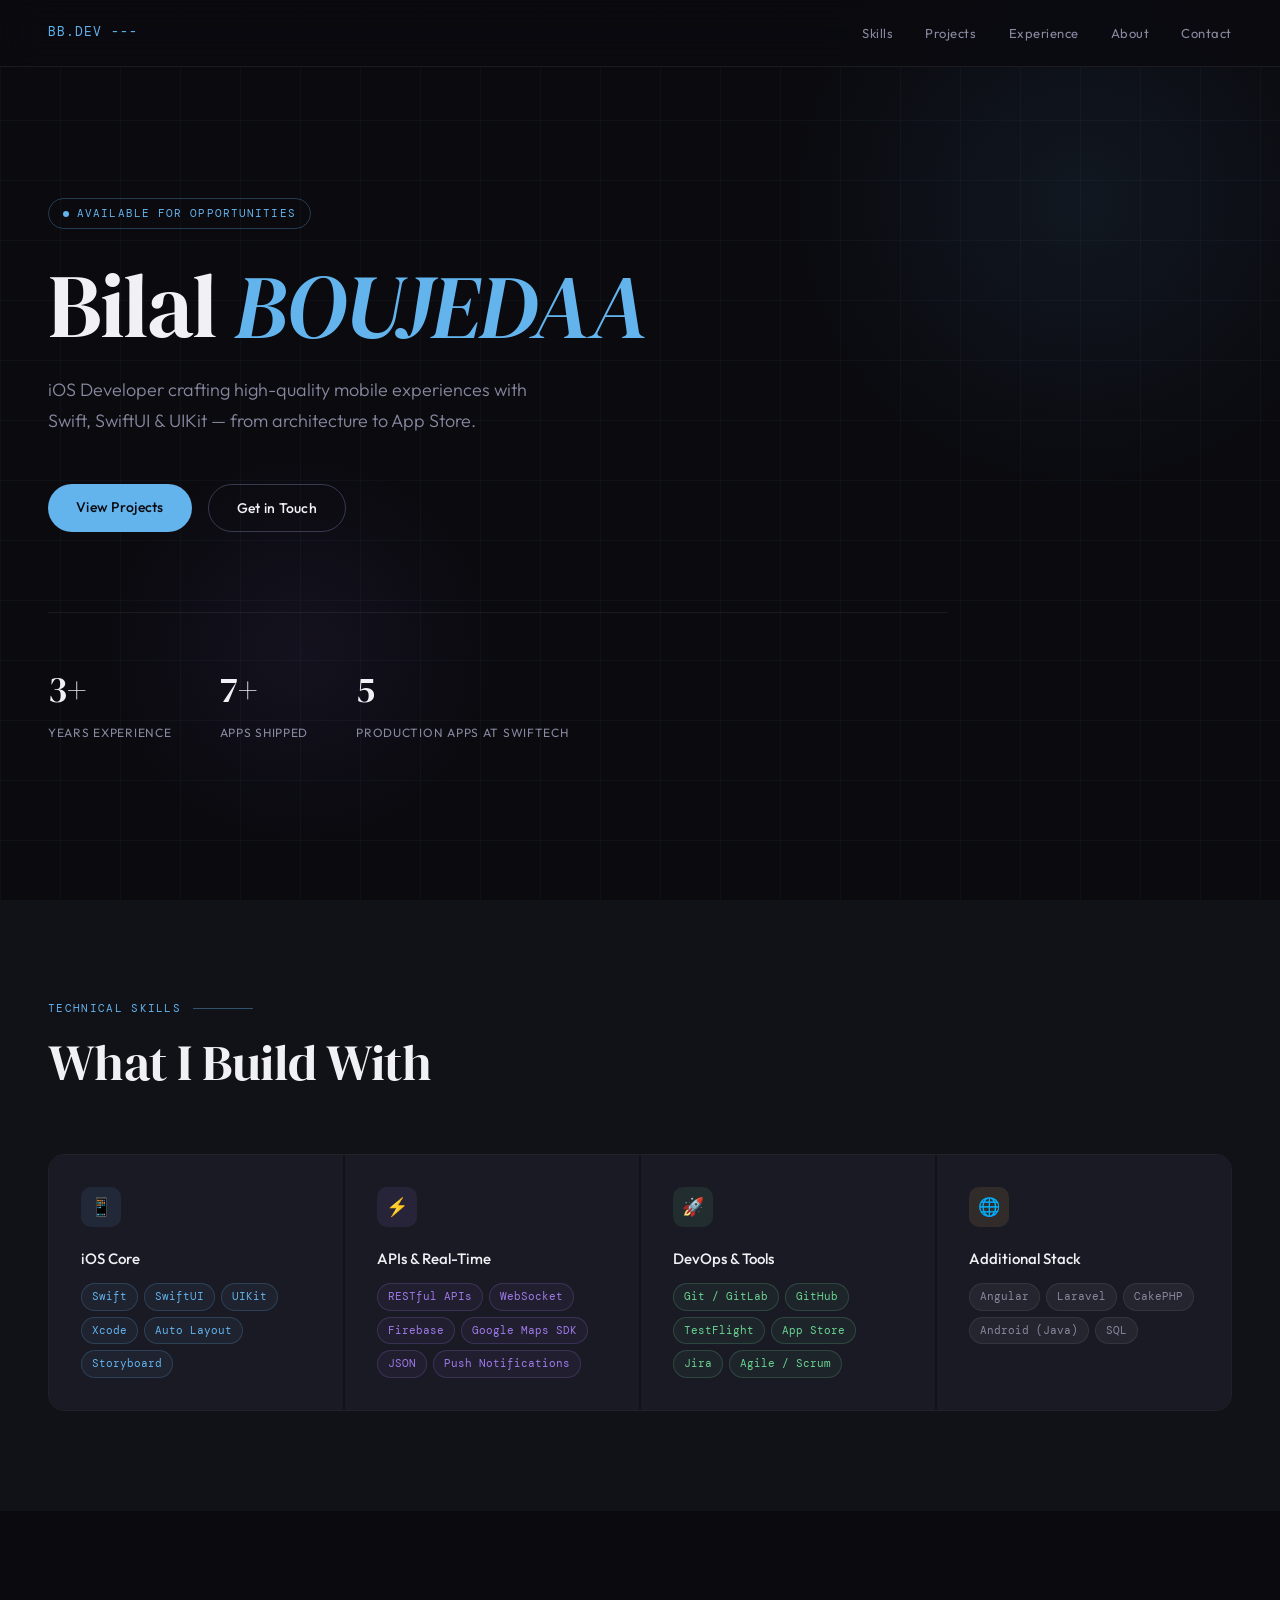
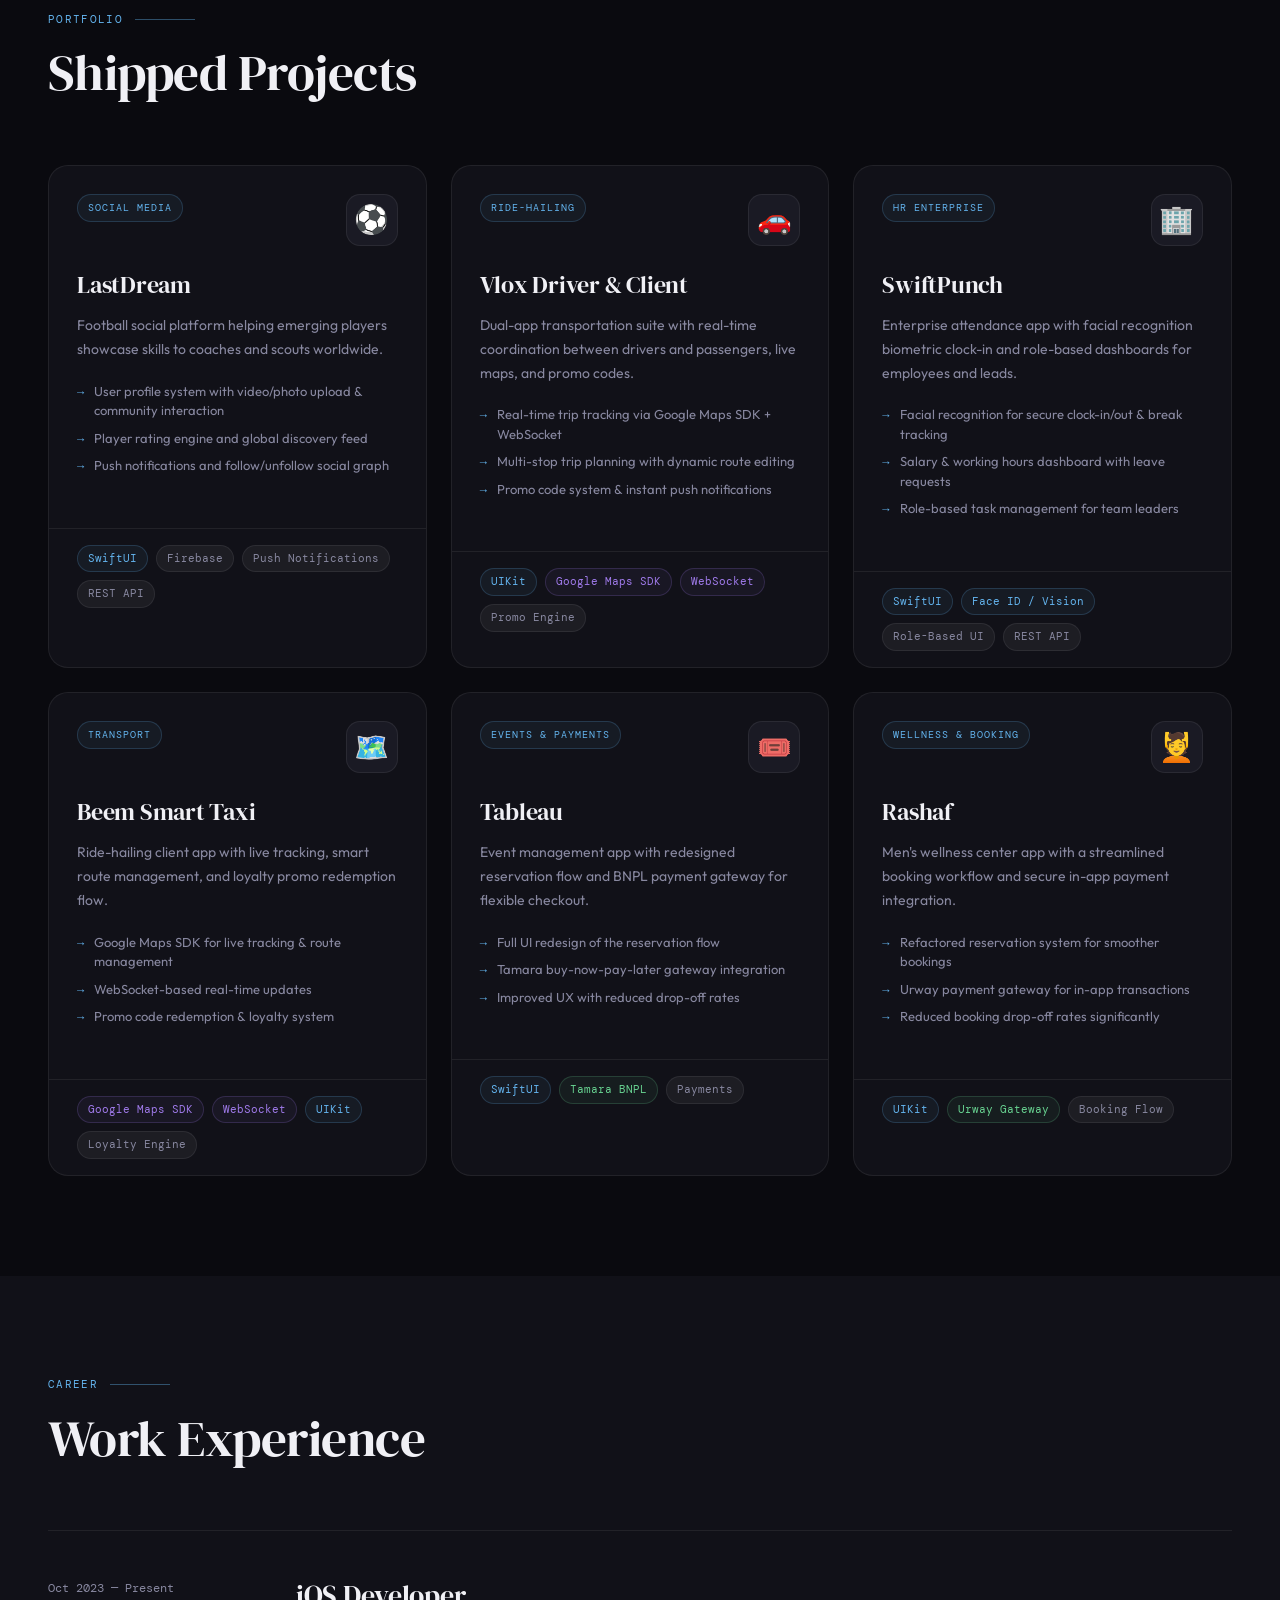
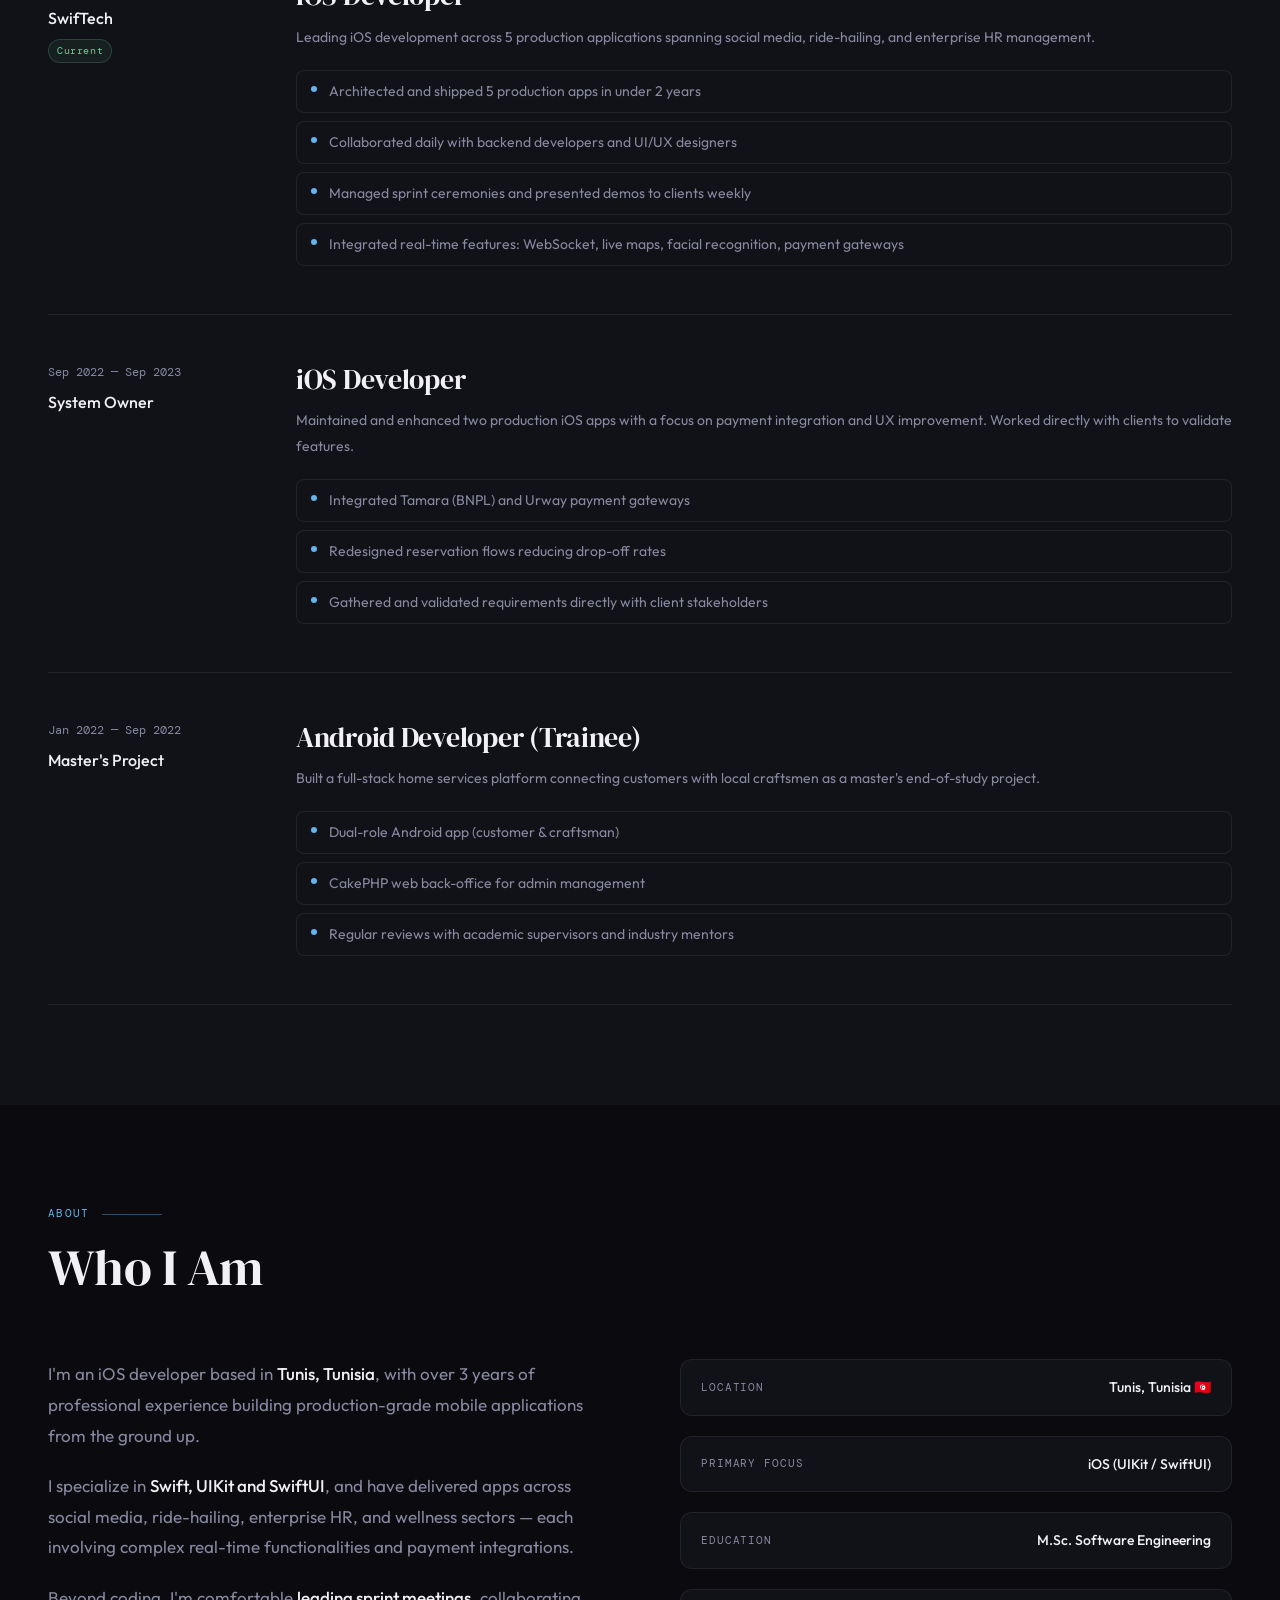
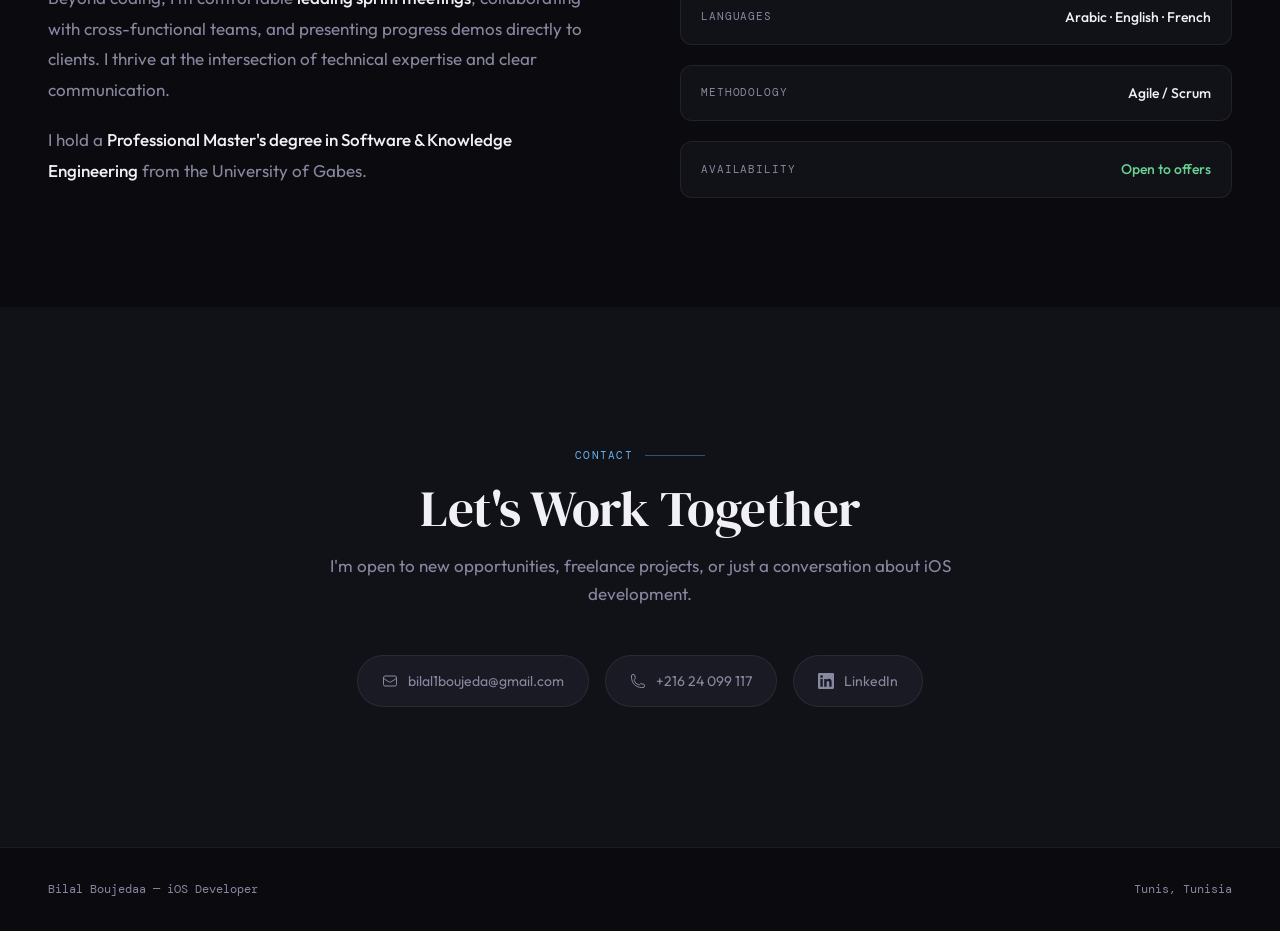
==== index.html @ e6e64e14 "change to index" ====
<!DOCTYPE html>
<html lang="en">
<head>
<meta charset="UTF-8">
<meta name="viewport" content="width=device-width, initial-scale=1.0">
<link rel="icon" type="image/svg+xml" href="data:image/svg+xml,%3Csvg xmlns='http://www.w3.org/2000/svg' viewBox='0 0 384 512'%3E%3Cpath fill='black' d='M318.7 268.1c-.2-37.3 16.7-65.5 50.9-86.3-19.1-27.4-47.9-42.5-86-45.4-36.2-2.8-75.8 21.1-90.3 21.1-15.3 0-50.3-20.1-77.8-19.2-56.5.9-116.5 45.1-116.5 137.4 0 27.3 5 55.5 15 84.6 13.3 38.1 61.3 131.4 111.4 129.9 26.2-.6 44.7-18.7 78.8-18.7 33.1 0 50.3 18.7 79.4 18.7 50.6-.7 94.3-85.5 107-123.7-72.3-34.1-71.9-96.2-72-98.4zM251.2 99.1c27.8-33 25.3-63.1 24.5-74.1-24.5 1.4-52.9 16.7-69 35.4-17.7 20.2-28.1 45.1-25.8 73.2 26.7 2.1 53.4-11.5 70.3-34.5z'/%3E%3C/svg%3E">
<title>Bilal Boujedaa — iOS Developer</title>
<link rel="preconnect" href="https://fonts.googleapis.com">
<link href="https://fonts.googleapis.com/css2?family=DM+Serif+Display:ital@0;1&family=DM+Mono:wght@300;400;500&family=Outfit:wght@300;400;500;600&display=swap" rel="stylesheet">
<style>
  :root {
    --bg: #0a0a0f;
    --surface: #111118;
    --surface2: #1a1a24;
    --border: rgba(255,255,255,0.07);
    --border-accent: rgba(99,179,237,0.3);
    --accent: #63b3ed;
    --accent2: #9f7aea;
    --accent3: #68d391;
    --text: #f0f0f5;
    --muted: #8888a0;
    --faint: #3a3a50;
  }

  * { margin: 0; padding: 0; box-sizing: border-box; }

  html { scroll-behavior: smooth; }

  body {
    background: var(--bg);
    color: var(--text);
    font-family: 'Outfit', sans-serif;
    font-size: 16px;
    line-height: 1.6;
    overflow-x: hidden;
  }

  /* NAV */
  nav {
    position: fixed; top: 0; left: 0; right: 0; z-index: 100;
    padding: 20px 48px;
    display: flex; align-items: center; justify-content: space-between;
    background: rgba(10,10,15,0.8);
    backdrop-filter: blur(20px);
    border-bottom: 1px solid var(--border);
  }
  .nav-logo {
    font-family: 'DM Mono', monospace;
    font-size: 13px;
    color: var(--accent);
    letter-spacing: 0.08em;
    text-transform: uppercase;
  }
  .nav-links { display: flex; gap: 32px; list-style: none; }
  .nav-links a {
    font-size: 13px;
    color: var(--muted);
    text-decoration: none;
    letter-spacing: 0.04em;
    transition: color 0.2s;
  }
  .nav-links a:hover { color: var(--text); }

  /* HERO */
  .hero {
    min-height: 100vh;
    display: flex; flex-direction: column; justify-content: center;
    padding: 120px 48px 80px;
    position: relative;
    overflow: hidden;
  }

  .hero-grid {
    position: absolute; inset: 0; z-index: 0;
    background-image:
      linear-gradient(rgba(99,179,237,0.04) 1px, transparent 1px),
      linear-gradient(90deg, rgba(99,179,237,0.04) 1px, transparent 1px);
    background-size: 60px 60px;
  }

  .hero-glow {
    position: absolute;
    width: 600px; height: 600px;
    border-radius: 50%;
    background: radial-gradient(circle, rgba(99,179,237,0.08) 0%, transparent 70%);
    top: -100px; right: -100px;
    z-index: 0;
  }
  .hero-glow2 {
    position: absolute;
    width: 400px; height: 400px;
    border-radius: 50%;
    background: radial-gradient(circle, rgba(159,122,234,0.07) 0%, transparent 70%);
    bottom: 50px; left: 100px;
    z-index: 0;
  } 

  .hero-content { position: relative; z-index: 1; max-width: 900px; }

  .hero-tag {
    display: inline-flex; align-items: center; gap: 8px;
    padding: 6px 14px;
    border: 1px solid var(--border-accent);
    border-radius: 100px;
    font-family: 'DM Mono', monospace;
    font-size: 11px;
    color: var(--accent);
    letter-spacing: 0.1em;
    text-transform: uppercase;
    margin-bottom: 32px;
    animation: fadeUp 0.6s ease both;
  }
  .hero-tag::before {
    content: '';
    width: 6px; height: 6px; border-radius: 50%;
    background: var(--accent);
    animation: pulse 2s infinite;
  }

  @keyframes pulse {
    0%, 100% { opacity: 1; transform: scale(1); }
    50% { opacity: 0.5; transform: scale(0.8); }
  }

  h1 {
    font-family: 'DM Serif Display', serif;
    font-size: clamp(52px, 7vw, 96px);
    line-height: 1.0;
    font-weight: 400;
    letter-spacing: -0.02em;
    animation: fadeUp 0.6s 0.1s ease both;
  }
  h1 em {
    font-style: italic;
    color: var(--accent);
  }

  .hero-sub {
    font-size: 18px;
    color: var(--muted);
    font-weight: 300;
    max-width: 520px;
    margin-top: 24px;
    line-height: 1.7;
    animation: fadeUp 0.6s 0.2s ease both;
  }

  .hero-cta {
    display: flex; gap: 16px; margin-top: 48px;
    animation: fadeUp 0.6s 0.3s ease both;
  }
  .btn {
    padding: 12px 28px;
    border-radius: 100px;
    font-size: 14px;
    font-weight: 500;
    cursor: pointer;
    text-decoration: none;
    transition: all 0.2s;
    letter-spacing: 0.02em;
  }
  .btn-primary {
    background: var(--accent);
    color: #0a0a0f;
    border: none;
  }
  .btn-primary:hover { background: #90cdf4; transform: translateY(-1px); }
  .btn-outline {
    background: transparent;
    color: var(--text);
    border: 1px solid var(--faint);
  }
  .btn-outline:hover { border-color: var(--accent); color: var(--accent); transform: translateY(-1px); }

  .hero-stats {
    display: flex; gap: 48px; margin-top: 80px;
    padding-top: 48px;
    border-top: 1px solid var(--border);
    animation: fadeUp 0.6s 0.4s ease both;
  }
  .stat-num {
    font-family: 'DM Serif Display', serif;
    font-size: 36px;
    color: var(--text);
  }
  .stat-label {
    font-size: 12px;
    color: var(--muted);
    letter-spacing: 0.06em;
    text-transform: uppercase;
    margin-top: 4px;
  }

  /* SECTIONS */
  section { padding: 100px 48px; }

  .section-label {
    font-family: 'DM Mono', monospace;
    font-size: 11px;
    color: var(--accent);
    letter-spacing: 0.12em;
    text-transform: uppercase;
    margin-bottom: 16px;
    display: flex; align-items: center; gap: 12px;
  }
  .section-label::after {
    content: '';
    display: block; height: 1px;
    width: 60px; background: var(--accent);
    opacity: 0.4;
  }

  h2 {
    font-family: 'DM Serif Display', serif;
    font-size: clamp(36px, 4vw, 52px);
    font-weight: 400;
    line-height: 1.1;
    letter-spacing: -0.01em;
  }

  /* SKILLS */
  .skills-section { background: var(--surface); }
  .skills-grid {
    display: grid;
    grid-template-columns: repeat(auto-fit, minmax(260px, 1fr));
    gap: 2px;
    margin-top: 64px;
    border: 1px solid var(--border);
    border-radius: 16px;
    overflow: hidden;
  }
  .skill-card {
    padding: 32px;
    background: var(--surface2);
    transition: background 0.2s;
    position: relative;
  }
  .skill-card:hover { background: #1e1e2e; }
  .skill-icon {
    width: 40px; height: 40px; border-radius: 10px;
    display: flex; align-items: center; justify-content: center;
    font-size: 18px;
    margin-bottom: 20px;
  }
  .skill-card h3 {
    font-size: 15px; font-weight: 500;
    margin-bottom: 12px;
  }
  .skill-tags {
    display: flex; flex-wrap: wrap; gap: 6px;
  }
  .tag {
    font-family: 'DM Mono', monospace;
    font-size: 11px;
    padding: 4px 10px;
    border-radius: 100px;
    background: rgba(255,255,255,0.05);
    color: var(--muted);
    border: 1px solid var(--border);
  }
  .tag.accent { color: var(--accent); border-color: rgba(99,179,237,0.2); background: rgba(99,179,237,0.06); }
  .tag.purple { color: var(--accent2); border-color: rgba(159,122,234,0.2); background: rgba(159,122,234,0.06); }
  .tag.green { color: var(--accent3); border-color: rgba(104,211,145,0.2); background: rgba(104,211,145,0.06); }

  /* PROJECTS */
  .projects-grid {
    display: grid;
    grid-template-columns: repeat(auto-fit, minmax(340px, 1fr));
    gap: 24px;
    margin-top: 64px;
  }
  .project-card {
    background: var(--surface);
    border: 1px solid var(--border);
    border-radius: 20px;
    overflow: hidden;
    transition: transform 0.3s, border-color 0.3s;
    position: relative;
  }
  .project-card:hover {
    transform: translateY(-4px);
    border-color: rgba(99,179,237,0.25);
  }
  .project-header {
    padding: 28px 28px 0;
    display: flex; align-items: flex-start; justify-content: space-between;
  }
  .project-category {
    font-family: 'DM Mono', monospace;
    font-size: 10px;
    color: var(--accent);
    letter-spacing: 0.1em;
    text-transform: uppercase;
    padding: 5px 10px;
    border: 1px solid rgba(99,179,237,0.2);
    border-radius: 100px;
    background: rgba(99,179,237,0.06);
  }
  .project-emoji {
    font-size: 28px;
    width: 52px; height: 52px;
    background: var(--surface2);
    border-radius: 14px;
    display: flex; align-items: center; justify-content: center;
    border: 1px solid var(--border);
  }
  .project-body { padding: 20px 28px 28px; }
  .project-title {
    font-family: 'DM Serif Display', serif;
    font-size: 24px; font-weight: 400;
    margin-bottom: 10px;
    letter-spacing: -0.01em;
  }
  .project-desc {
    font-size: 14px;
    color: var(--muted);
    line-height: 1.7;
    margin-bottom: 20px;
  }
  .project-features {
    list-style: none;
    display: flex; flex-direction: column; gap: 8px;
    margin-bottom: 24px;
  }
  .project-features li {
    font-size: 13px;
    color: var(--muted);
    display: flex; align-items: flex-start; gap: 10px;
    line-height: 1.5;
  }
  .project-features li::before {
    content: '→';
    color: var(--accent);
    font-family: 'DM Mono', monospace;
    font-size: 12px;
    flex-shrink: 0;
    margin-top: 1px;
  }
  .project-footer {
    padding: 16px 28px;
    border-top: 1px solid var(--border);
    display: flex; flex-wrap: wrap; gap: 8px;
  }

  /* EXPERIENCE */
  .experience-list { margin-top: 64px; }
  .exp-item {
    display: grid;
    grid-template-columns: 200px 1fr;
    gap: 48px;
    padding: 48px 0;
    border-bottom: 1px solid var(--border);
    position: relative;
  }
  .exp-item:first-child { border-top: 1px solid var(--border); }
  .exp-meta { }
  .exp-date {
    font-family: 'DM Mono', monospace;
    font-size: 12px;
    color: var(--muted);
    margin-bottom: 8px;
  }
  .exp-company {
    font-size: 16px;
    font-weight: 500;
    color: var(--text);
    margin-bottom: 4px;
  }
  .exp-badge {
    display: inline-block;
    font-family: 'DM Mono', monospace;
    font-size: 10px;
    padding: 3px 8px;
    border-radius: 100px;
    background: rgba(104,211,145,0.08);
    color: var(--accent3);
    border: 1px solid rgba(104,211,145,0.2);
    letter-spacing: 0.06em;
  }
  .exp-role {
    font-family: 'DM Serif Display', serif;
    font-size: 28px;
    font-weight: 400;
    letter-spacing: -0.01em;
    margin-bottom: 12px;
    line-height: 1.2;
  }
  .exp-desc {
    font-size: 14px;
    color: var(--muted);
    line-height: 1.8;
    margin-bottom: 20px;
  }
  .exp-achievements {
    list-style: none; display: flex; flex-direction: column; gap: 8px;
  }
  .exp-achievements li {
    font-size: 14px; color: var(--muted);
    display: flex; align-items: flex-start; gap: 12px;
    padding: 10px 14px;
    background: var(--surface);
    border-radius: 8px;
    border: 1px solid var(--border);
    line-height: 1.5;
  }
  .exp-achievements li span.dot {
    width: 6px; height: 6px; border-radius: 50%;
    background: var(--accent); flex-shrink: 0; margin-top: 5px;
  }

  /* ABOUT */
  .about-grid {
    display: grid;
    grid-template-columns: 1fr 1fr;
    gap: 80px;
    align-items: start;
    margin-top: 64px;
  }
  .about-text p {
    font-size: 17px;
    color: var(--muted);
    line-height: 1.8;
    margin-bottom: 20px;
  }
  .about-text p strong { color: var(--text); font-weight: 500; }
  .about-details { display: flex; flex-direction: column; gap: 20px; }
  .detail-row {
    display: flex; justify-content: space-between; align-items: center;
    padding: 16px 20px;
    background: var(--surface);
    border: 1px solid var(--border);
    border-radius: 12px;
  }
  .detail-label {
    font-family: 'DM Mono', monospace;
    font-size: 11px;
    color: var(--muted);
    letter-spacing: 0.08em;
    text-transform: uppercase;
  }
  .detail-value { font-size: 14px; font-weight: 500; }

  /* CONTACT */
  .contact-section { background: var(--surface); }
  .contact-inner {
    max-width: 640px;
    margin: 0 auto;
    text-align: center;
    padding: 40px 0;
  }
  .contact-inner h2 { margin-bottom: 16px; }
  .contact-inner p {
    color: var(--muted);
    font-size: 17px;
    margin-bottom: 48px;
  }
  .contact-links {
    display: flex; justify-content: center; gap: 16px; flex-wrap: wrap;
  }
  .contact-link {
    display: flex; align-items: center; gap: 10px;
    padding: 14px 24px;
    border: 1px solid var(--border);
    border-radius: 100px;
    color: var(--muted);
    text-decoration: none;
    font-size: 14px;
    transition: all 0.2s;
    background: var(--surface2);
  }
  .contact-link:hover { border-color: var(--accent); color: var(--accent); background: rgba(99,179,237,0.05); }
  .contact-link svg { width: 16px; height: 16px; }

  /* FOOTER */
  footer {
    padding: 32px 48px;
    border-top: 1px solid var(--border);
    display: flex; justify-content: space-between; align-items: center;
  }
  footer p { font-family: 'DM Mono', monospace; font-size: 12px; color: var(--muted); }

  /* ANIMATIONS */
  @keyframes fadeUp {
    from { opacity: 0; transform: translateY(20px); }
    to { opacity: 1; transform: translateY(0); }
  }

  .reveal {
    opacity: 0; transform: translateY(30px);
    transition: opacity 0.7s ease, transform 0.7s ease;
  }
  .reveal.visible { opacity: 1; transform: translateY(0); }

  /* DEVICE MOCKUP */
  .iphone-wrap {
    display: flex; justify-content: center; gap: 24px;
    margin-top: 64px;
    flex-wrap: wrap;
  }
  .iphone {
    width: 180px;
    background: var(--surface2);
    border: 2px solid var(--border);
    border-radius: 36px;
    padding: 16px 12px;
    position: relative;
    flex-shrink: 0;
  }
  .iphone::before {
    content: '';
    display: block;
    width: 60px; height: 24px;
    background: var(--bg);
    border-radius: 0 0 16px 16px;
    margin: 0 auto 12px;
    border: 2px solid var(--border);
    border-top: none;
  }
  .iphone-screen {
    background: var(--surface);
    border-radius: 22px;
    height: 280px;
    overflow: hidden;
    position: relative;
  }
  .app-header {
    padding: 14px 12px 10px;
    border-bottom: 1px solid var(--border);
  }
  .app-title { font-size: 11px; font-weight: 600; color: var(--text); }
  .app-sub { font-size: 9px; color: var(--muted); }
  .app-content { padding: 10px 12px; }
  .app-card {
    background: var(--surface2);
    border-radius: 10px;
    padding: 10px;
    margin-bottom: 8px;
    display: flex; align-items: center; gap: 8px;
  }
  .app-dot { width: 8px; height: 8px; border-radius: 50%; flex-shrink: 0; }
  .app-line { height: 6px; border-radius: 3px; background: var(--faint); }
  .app-line.w80 { width: 80%; }
  .app-line.w60 { width: 60%; margin-top: 4px; }
  .map-placeholder {
    height: 100px;
    background: linear-gradient(135deg, #0f1a2e 0%, #162030 100%);
    border-radius: 10px;
    display: flex; align-items: center; justify-content: center;
    font-size: 28px;
    margin-bottom: 8px;
    position: relative;
    overflow: hidden;
  }
  .map-pin {
    position: absolute;
    width: 10px; height: 10px;
    border-radius: 50%;
    border: 2px solid var(--accent);
    background: rgba(99,179,237,0.3);
  }
  .map-route {
    position: absolute;
    height: 1px;
    background: var(--accent);
    opacity: 0.6;
  }

  @media (max-width: 768px) {
    nav { padding: 16px 24px; }
    .nav-links { display: none; }
    .hero { padding: 100px 24px 60px; }
    section { padding: 60px 24px; }
    .hero-stats { gap: 24px; }
    .exp-item { grid-template-columns: 1fr; gap: 20px; }
    .about-grid { grid-template-columns: 1fr; gap: 40px; }
    footer { flex-direction: column; gap: 12px; text-align: center; }
  }
</style>
</head>
<body>

<!-- NAV -->
<nav>
  <div class="nav-logo">BB.dev ---</div>
  <ul class="nav-links">
    <li><a href="#skills">Skills</a></li>
    <li><a href="#projects">Projects</a></li>
    <li><a href="#experience">Experience</a></li>
    <li><a href="#about">About</a></li>
    <li><a href="#contact">Contact</a></li>
  </ul>
</nav>

<!-- HERO -->
<section class="hero">
  <div class="hero-grid"></div>
  <div class="hero-glow"></div>
  <div class="hero-glow2"></div> 
  <div class="hero-content">
    <div class="hero-tag">Available for opportunities</div>
    <h1>Bilal <em>BOUJEDAA</em></h1>
    <p class="hero-sub">iOS Developer crafting high-quality mobile experiences with Swift, SwiftUI & UIKit — from architecture to App Store.</p>
    <div class="hero-cta">
      <a href="#projects" class="btn btn-primary">View Projects</a>
      <a href="#contact" class="btn btn-outline">Get in Touch</a>
    </div>
    <div class="hero-stats">
      <div>
        <div class="stat-num">3+</div>
        <div class="stat-label">Years Experience</div>
      </div>
      <div>
        <div class="stat-num">7+</div>
        <div class="stat-label">Apps Shipped</div>
      </div>
      <div>
        <div class="stat-num">5</div>
        <div class="stat-label">Production Apps at SwifTech</div>
      </div>
    </div>
  </div>
</section>

<!-- SKILLS -->
<section class="skills-section" id="skills">
  <div class="section-label">Technical Skills</div>
  <h2>What I Build With</h2>
  <div class="skills-grid reveal">
    <div class="skill-card">
      <div class="skill-icon" style="background: rgba(99,179,237,0.1);">📱</div>
      <h3>iOS Core</h3>
      <div class="skill-tags">
        <span class="tag accent">Swift</span>
        <span class="tag accent">SwiftUI</span>
        <span class="tag accent">UIKit</span>
        <span class="tag accent">Xcode</span>
        <span class="tag accent">Auto Layout</span>
        <span class="tag accent">Storyboard</span>
      </div>
    </div>
    <div class="skill-card">
      <div class="skill-icon" style="background: rgba(159,122,234,0.1);">⚡</div>
      <h3>APIs & Real-Time</h3>
      <div class="skill-tags">
        <span class="tag purple">RESTful APIs</span>
        <span class="tag purple">WebSocket</span>
        <span class="tag purple">Firebase</span>
        <span class="tag purple">Google Maps SDK</span>
        <span class="tag purple">JSON</span>
        <span class="tag purple">Push Notifications</span>
      </div>
    </div>
    <div class="skill-card">
      <div class="skill-icon" style="background: rgba(104,211,145,0.1);">🚀</div>
      <h3>DevOps & Tools</h3>
      <div class="skill-tags">
        <span class="tag green">Git / GitLab</span>
        <span class="tag green">GitHub</span>
        <span class="tag green">TestFlight</span>
        <span class="tag green">App Store</span>
        <span class="tag green">Jira</span>
        <span class="tag green">Agile / Scrum</span>
      </div>
    </div>
    <div class="skill-card">
      <div class="skill-icon" style="background: rgba(255,200,100,0.1);">🌐</div>
      <h3>Additional Stack</h3>
      <div class="skill-tags">
        <span class="tag">Angular</span>
        <span class="tag">Laravel</span>
        <span class="tag">CakePHP</span>
        <span class="tag">Android (Java)</span>
        <span class="tag">SQL</span>
      </div>
    </div>
  </div>
</section>

<!-- PROJECTS -->
<section id="projects">
  <div class="section-label">Portfolio</div>
  <h2>Shipped Projects</h2>
  <div class="projects-grid">

    <!-- LastDream -->
    <div class="project-card reveal">
      <div class="project-header">
        <span class="project-category">Social Media</span>
        <div class="project-emoji">⚽</div>
      </div>
      <div class="project-body">
        <h3 class="project-title">LastDream</h3>
        <p class="project-desc">Football social platform helping emerging players showcase skills to coaches and scouts worldwide.</p>
        <ul class="project-features">
          <li>User profile system with video/photo upload & community interaction</li>
          <li>Player rating engine and global discovery feed</li>
          <li>Push notifications and follow/unfollow social graph</li>
        </ul>
      </div>
      <div class="project-footer">
        <span class="tag accent">SwiftUI</span>
        <span class="tag">Firebase</span>
        <span class="tag">Push Notifications</span>
        <span class="tag">REST API</span>
      </div>
    </div>

    <!-- Vlox -->
    <div class="project-card reveal">
      <div class="project-header">
        <span class="project-category">Ride-Hailing</span>
        <div class="project-emoji">🚗</div>
      </div>
      <div class="project-body">
        <h3 class="project-title">Vlox Driver & Client</h3>
        <p class="project-desc">Dual-app transportation suite with real-time coordination between drivers and passengers, live maps, and promo codes.</p>
        <ul class="project-features">
          <li>Real-time trip tracking via Google Maps SDK + WebSocket</li>
          <li>Multi-stop trip planning with dynamic route editing</li>
          <li>Promo code system & instant push notifications</li>
        </ul>
      </div>
      <div class="project-footer">
        <span class="tag accent">UIKit</span>
        <span class="tag purple">Google Maps SDK</span>
        <span class="tag purple">WebSocket</span>
        <span class="tag">Promo Engine</span>
      </div>
    </div>

    <!-- SwiftPunch -->
    <div class="project-card reveal">
      <div class="project-header">
        <span class="project-category">HR Enterprise</span>
        <div class="project-emoji">🏢</div>
      </div>
      <div class="project-body">
        <h3 class="project-title">SwiftPunch</h3>
        <p class="project-desc">Enterprise attendance app with facial recognition biometric clock-in and role-based dashboards for employees and leads.</p>
        <ul class="project-features">
          <li>Facial recognition for secure clock-in/out & break tracking</li>
          <li>Salary & working hours dashboard with leave requests</li>
          <li>Role-based task management for team leaders</li>
        </ul>
      </div>
      <div class="project-footer">
        <span class="tag accent">SwiftUI</span>
        <span class="tag accent">Face ID / Vision</span>
        <span class="tag">Role-Based UI</span>
        <span class="tag">REST API</span>
      </div>
    </div>

    <!-- Beem -->
    <div class="project-card reveal">
      <div class="project-header">
        <span class="project-category">Transport</span>
        <div class="project-emoji">🗺️</div>
      </div>
      <div class="project-body">
        <h3 class="project-title">Beem Smart Taxi</h3>
        <p class="project-desc">Ride-hailing client app with live tracking, smart route management, and loyalty promo redemption flow.</p>
        <ul class="project-features">
          <li>Google Maps SDK for live tracking & route management</li>
          <li>WebSocket-based real-time updates</li>
          <li>Promo code redemption & loyalty system</li>
        </ul>
      </div>
      <div class="project-footer">
        <span class="tag purple">Google Maps SDK</span>
        <span class="tag purple">WebSocket</span>
        <span class="tag accent">UIKit</span>
        <span class="tag">Loyalty Engine</span>
      </div>
    </div>

    <!-- Tableau -->
    <div class="project-card reveal">
      <div class="project-header">
        <span class="project-category">Events & Payments</span>
        <div class="project-emoji">🎟️</div>
      </div>
      <div class="project-body">
        <h3 class="project-title">Tableau</h3>
        <p class="project-desc">Event management app with redesigned reservation flow and BNPL payment gateway for flexible checkout.</p>
        <ul class="project-features">
          <li>Full UI redesign of the reservation flow</li>
          <li>Tamara buy-now-pay-later gateway integration</li>
          <li>Improved UX with reduced drop-off rates</li>
        </ul>
      </div>
      <div class="project-footer">
        <span class="tag accent">SwiftUI</span>
        <span class="tag green">Tamara BNPL</span>
        <span class="tag">Payments</span>
      </div>
    </div>

    <!-- Rashaf -->
    <div class="project-card reveal">
      <div class="project-header">
        <span class="project-category">Wellness & Booking</span>
        <div class="project-emoji">💆</div>
      </div>
      <div class="project-body">
        <h3 class="project-title">Rashaf</h3>
        <p class="project-desc">Men's wellness center app with a streamlined booking workflow and secure in-app payment integration.</p>
        <ul class="project-features">
          <li>Refactored reservation system for smoother bookings</li>
          <li>Urway payment gateway for in-app transactions</li>
          <li>Reduced booking drop-off rates significantly</li>
        </ul>
      </div>
      <div class="project-footer">
        <span class="tag accent">UIKit</span>
        <span class="tag green">Urway Gateway</span>
        <span class="tag">Booking Flow</span>
      </div>
    </div>

  </div>
</section>

<!-- EXPERIENCE -->
<section id="experience" style="background: var(--surface);">
  <div class="section-label">Career</div>
  <h2>Work Experience</h2>
  <div class="experience-list">

    <div class="exp-item reveal">
      <div class="exp-meta">
        <div class="exp-date">Oct 2023 — Present</div>
        <div class="exp-company">SwifTech</div>
        <span class="exp-badge">Current</span>
      </div>
      <div class="exp-body">
        <div class="exp-role">iOS Developer</div>
        <p class="exp-desc">Leading iOS development across 5 production applications spanning social media, ride-hailing, and enterprise HR management.</p>
        <ul class="exp-achievements">
          <li><span class="dot"></span>Architected and shipped 5 production apps in under 2 years</li>
          <li><span class="dot"></span>Collaborated daily with backend developers and UI/UX designers</li>
          <li><span class="dot"></span>Managed sprint ceremonies and presented demos to clients weekly</li>
          <li><span class="dot"></span>Integrated real-time features: WebSocket, live maps, facial recognition, payment gateways</li>
        </ul>
      </div>
    </div>

    <div class="exp-item reveal">
      <div class="exp-meta">
        <div class="exp-date">Sep 2022 — Sep 2023</div>
        <div class="exp-company">System Owner</div>
      </div>
      <div class="exp-body">
        <div class="exp-role">iOS Developer</div>
        <p class="exp-desc">Maintained and enhanced two production iOS apps with a focus on payment integration and UX improvement. Worked directly with clients to validate features.</p>
        <ul class="exp-achievements">
          <li><span class="dot"></span>Integrated Tamara (BNPL) and Urway payment gateways</li>
          <li><span class="dot"></span>Redesigned reservation flows reducing drop-off rates</li>
          <li><span class="dot"></span>Gathered and validated requirements directly with client stakeholders</li>
        </ul>
      </div>
    </div>

    <div class="exp-item reveal">
      <div class="exp-meta">
        <div class="exp-date">Jan 2022 — Sep 2022</div>
        <div class="exp-company">Master's Project</div>
      </div>
      <div class="exp-body">
        <div class="exp-role">Android Developer (Trainee)</div>
        <p class="exp-desc">Built a full-stack home services platform connecting customers with local craftsmen as a master's end-of-study project.</p>
        <ul class="exp-achievements">
          <li><span class="dot"></span>Dual-role Android app (customer & craftsman)</li>
          <li><span class="dot"></span>CakePHP web back-office for admin management</li>
          <li><span class="dot"></span>Regular reviews with academic supervisors and industry mentors</li>
        </ul>
      </div>
    </div>

  </div>
</section>

<!-- ABOUT -->
<section id="about">
  <div class="section-label">About</div>
  <h2>Who I Am</h2>
  <div class="about-grid">
    <div class="about-text reveal">
      <p>I'm an iOS developer based in <strong>Tunis, Tunisia</strong>, with over 3 years of professional experience building production-grade mobile applications from the ground up.</p>
      <p>I specialize in <strong>Swift, UIKit and SwiftUI</strong>, and have delivered apps across social media, ride-hailing, enterprise HR, and wellness sectors — each involving complex real-time functionalities and payment integrations.</p>
      <p>Beyond coding, I'm comfortable <strong>leading sprint meetings</strong>, collaborating with cross-functional teams, and presenting progress demos directly to clients. I thrive at the intersection of technical expertise and clear communication.</p>
      <p>I hold a <strong>Professional Master's degree in Software & Knowledge Engineering</strong> from the University of Gabes.</p>
    </div>
    <div class="about-details reveal">
      <div class="detail-row">
        <span class="detail-label">Location</span>
        <span class="detail-value">Tunis, Tunisia 🇹🇳</span>
      </div>
      <div class="detail-row">
        <span class="detail-label">Primary Focus</span>
        <span class="detail-value">iOS (UIKit / SwiftUI)</span>
      </div>
      <div class="detail-row">
        <span class="detail-label">Education</span>
        <span class="detail-value">M.Sc. Software Engineering</span>
      </div>
      <div class="detail-row">
        <span class="detail-label">Languages</span>
        <span class="detail-value">Arabic · English · French</span>
      </div>
      <div class="detail-row">
        <span class="detail-label">Methodology</span>
        <span class="detail-value">Agile / Scrum</span>
      </div>
      <div class="detail-row">
        <span class="detail-label">Availability</span>
        <span class="detail-value" style="color: var(--accent3);">Open to offers</span>
      </div>
    </div>
  </div>
</section>

<!-- CONTACT -->
<section class="contact-section" id="contact">
  <div class="contact-inner reveal">
    <div class="section-label" style="justify-content: center;">Contact</div>
    <h2>Let's Work Together</h2>
    <p>I'm open to new opportunities, freelance projects, or just a conversation about iOS development.</p>
    <div class="contact-links">
      <a href="mailto:bilal1boujeda@gmail.com" class="contact-link">
        <svg fill="none" viewBox="0 0 24 24" stroke="currentColor" stroke-width="1.5"><path stroke-linecap="round" stroke-linejoin="round" d="M21.75 6.75v10.5a2.25 2.25 0 01-2.25 2.25h-15a2.25 2.25 0 01-2.25-2.25V6.75m19.5 0A2.25 2.25 0 0019.5 4.5h-15a2.25 2.25 0 00-2.25 2.25m19.5 0v.243a2.25 2.25 0 01-1.07 1.916l-7.5 4.615a2.25 2.25 0 01-2.36 0L3.32 8.91a2.25 2.25 0 01-1.07-1.916V6.75" /></svg>
        bilal1boujeda@gmail.com
      </a>
      <a href="tel:+21624099117" class="contact-link">
        <svg fill="none" viewBox="0 0 24 24" stroke="currentColor" stroke-width="1.5"><path stroke-linecap="round" stroke-linejoin="round" d="M2.25 6.75c0 8.284 6.716 15 15 15h2.25a2.25 2.25 0 002.25-2.25v-1.372c0-.516-.351-.966-.852-1.091l-4.423-1.106c-.44-.11-.902.055-1.173.417l-.97 1.293c-.282.376-.769.542-1.21.38a12.035 12.035 0 01-7.143-7.143c-.162-.441.004-.928.38-1.21l1.293-.97c.363-.271.527-.734.417-1.173L6.963 3.102a1.125 1.125 0 00-1.091-.852H4.5A2.25 2.25 0 002.25 4.5v2.25z" /></svg>
        +216 24 099 117
      </a>
      <a href="https://www.linkedin.com/in/bilal-boujedaa-b42918160/" target="_blank" class="contact-link">
        <svg fill="currentColor" viewBox="0 0 24 24"><path d="M20.447 20.452h-3.554v-5.569c0-1.328-.027-3.037-1.852-3.037-1.853 0-2.136 1.445-2.136 2.939v5.667H9.351V9h3.414v1.561h.046c.477-.9 1.637-1.85 3.37-1.85 3.601 0 4.267 2.37 4.267 5.455v6.286zM5.337 7.433a2.062 2.062 0 01-2.063-2.065 2.064 2.064 0 112.063 2.065zm1.782 13.019H3.555V9h3.564v11.452zM22.225 0H1.771C.792 0 0 .774 0 1.729v20.542C0 23.227.792 24 1.771 24h20.451C23.2 24 24 23.227 24 22.271V1.729C24 .774 23.2 0 22.222 0h.003z"/></svg>
        LinkedIn
      </a>
    </div>
  </div>
</section>

<!-- FOOTER -->
<footer>
  <p>Bilal Boujedaa — iOS Developer</p>
  <p>Tunis, Tunisia</p>
</footer>

<script>
const observer = new IntersectionObserver(entries => {
  entries.forEach((entry, i) => {
    if (entry.isIntersecting) {
      setTimeout(() => entry.target.classList.add('visible'), i * 80);
    }
  });
}, { threshold: 0.1 });

document.querySelectorAll('.reveal').forEach(el => observer.observe(el));
</script>
</body>
</html>
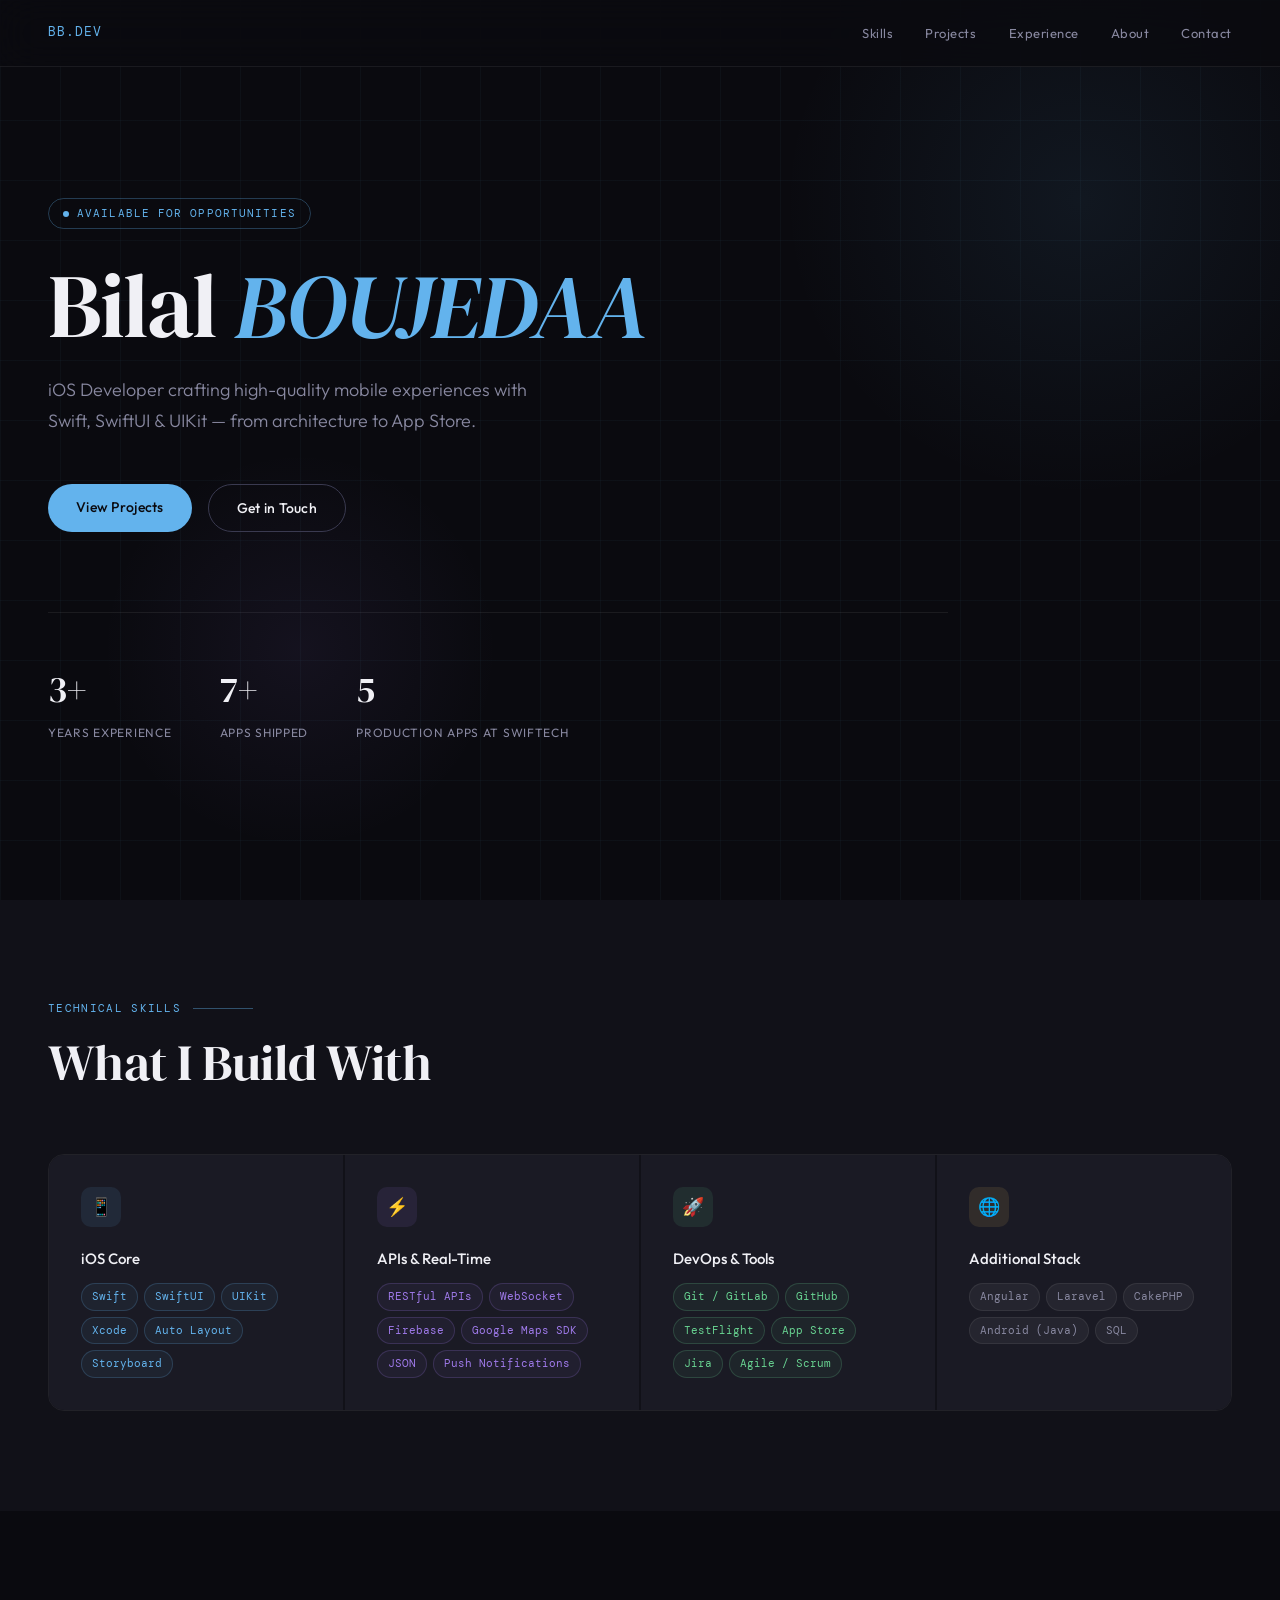
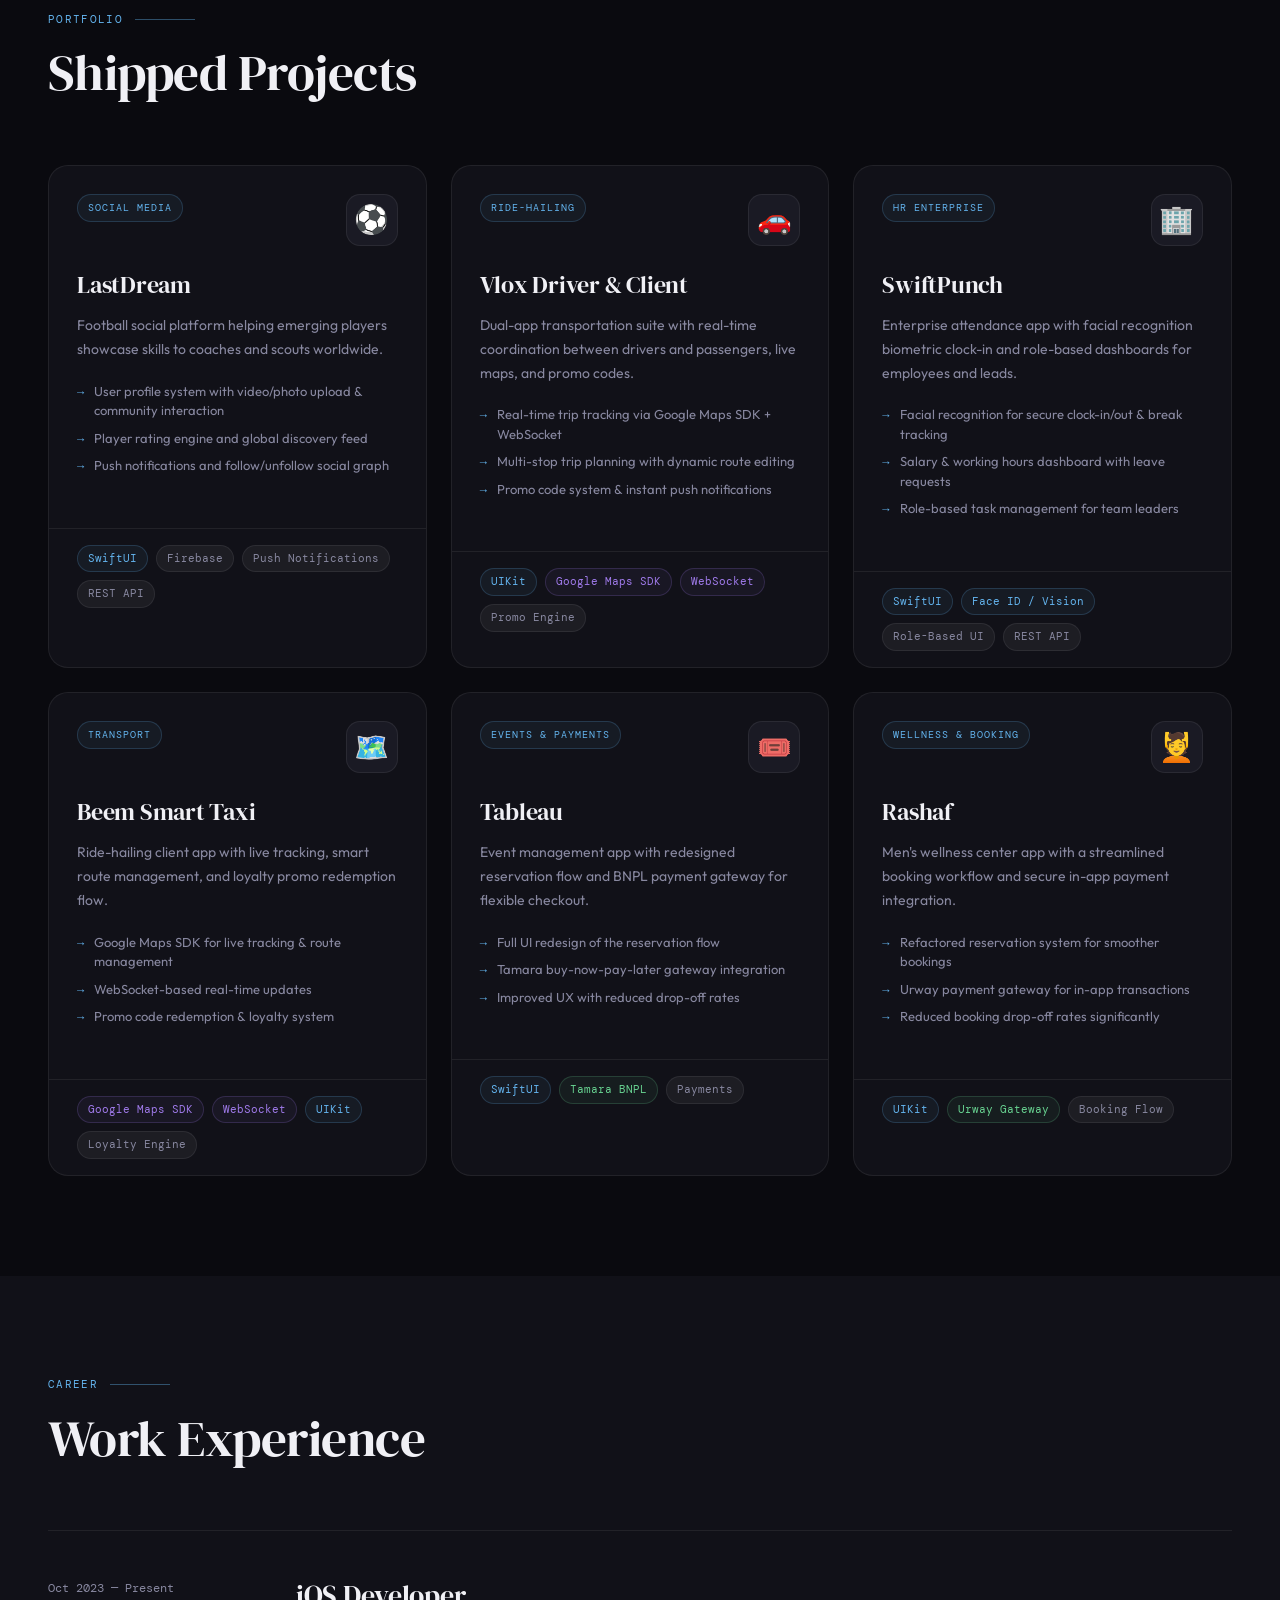
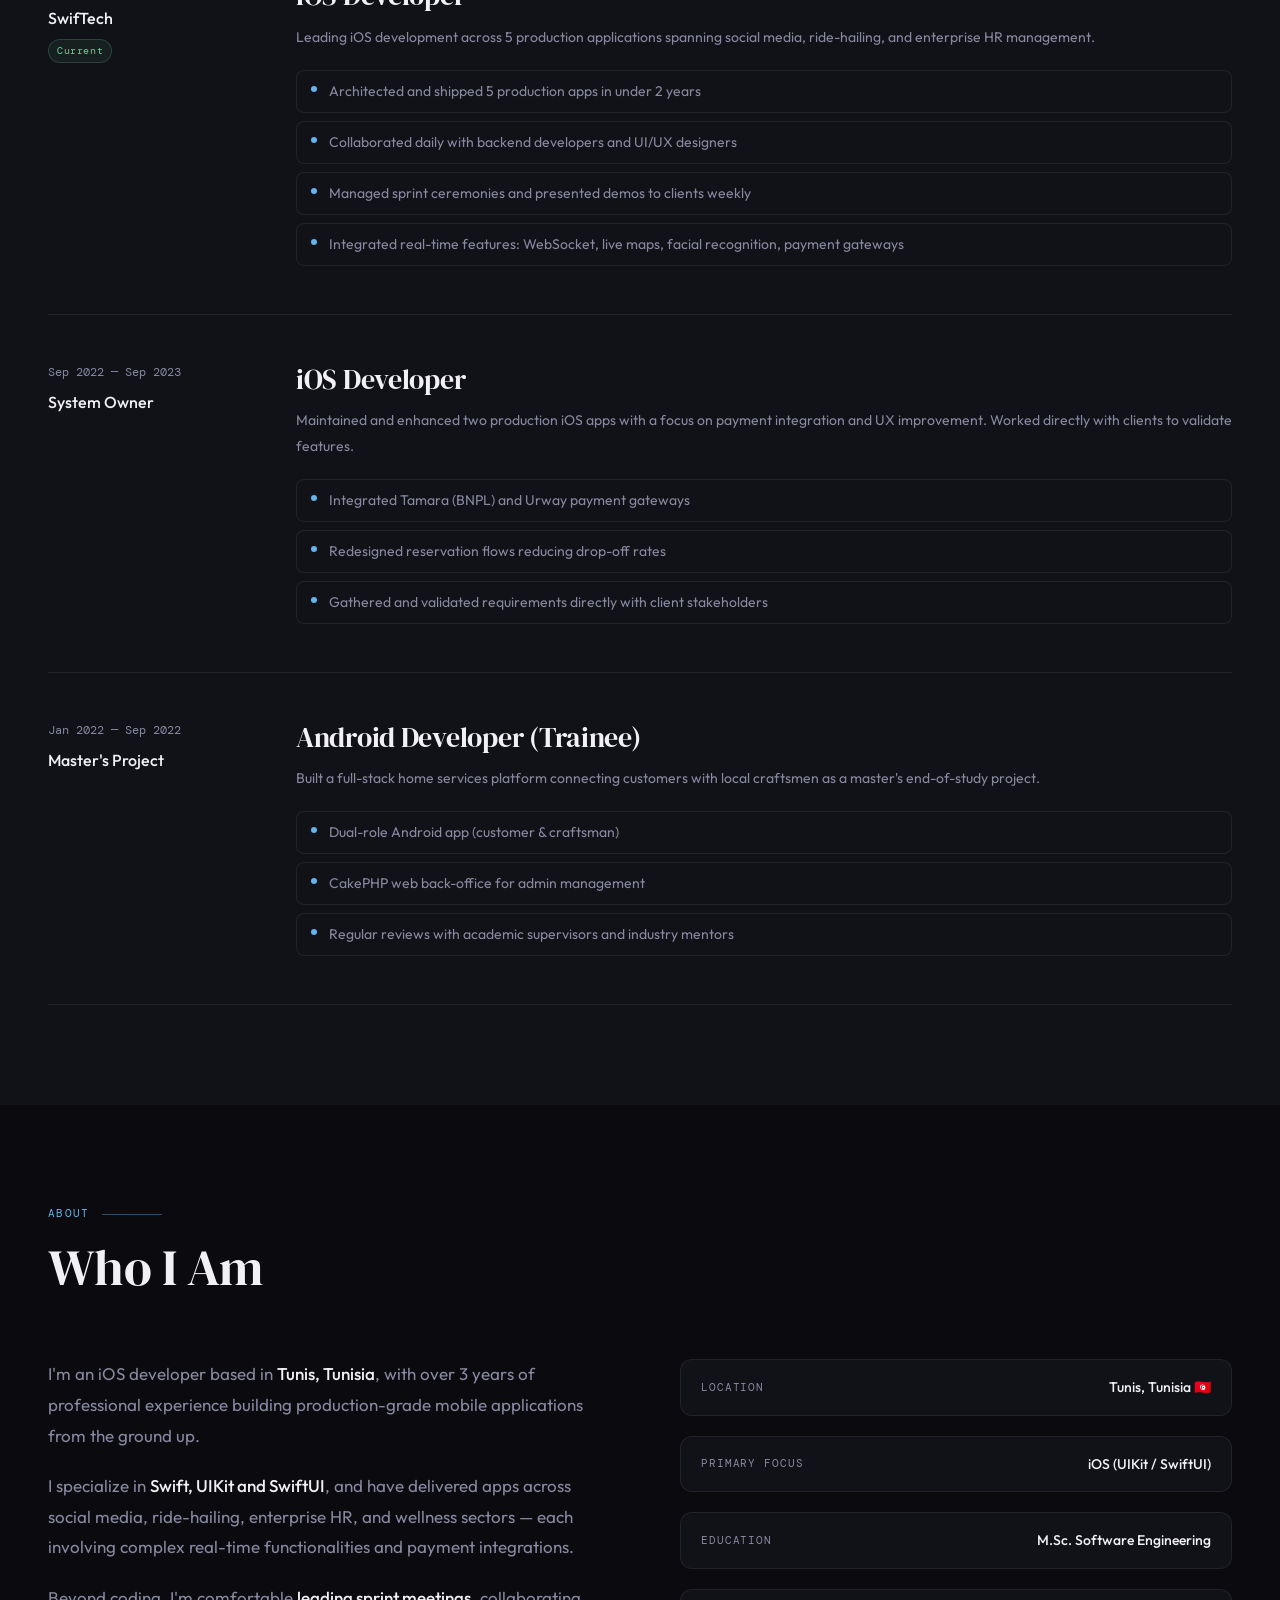
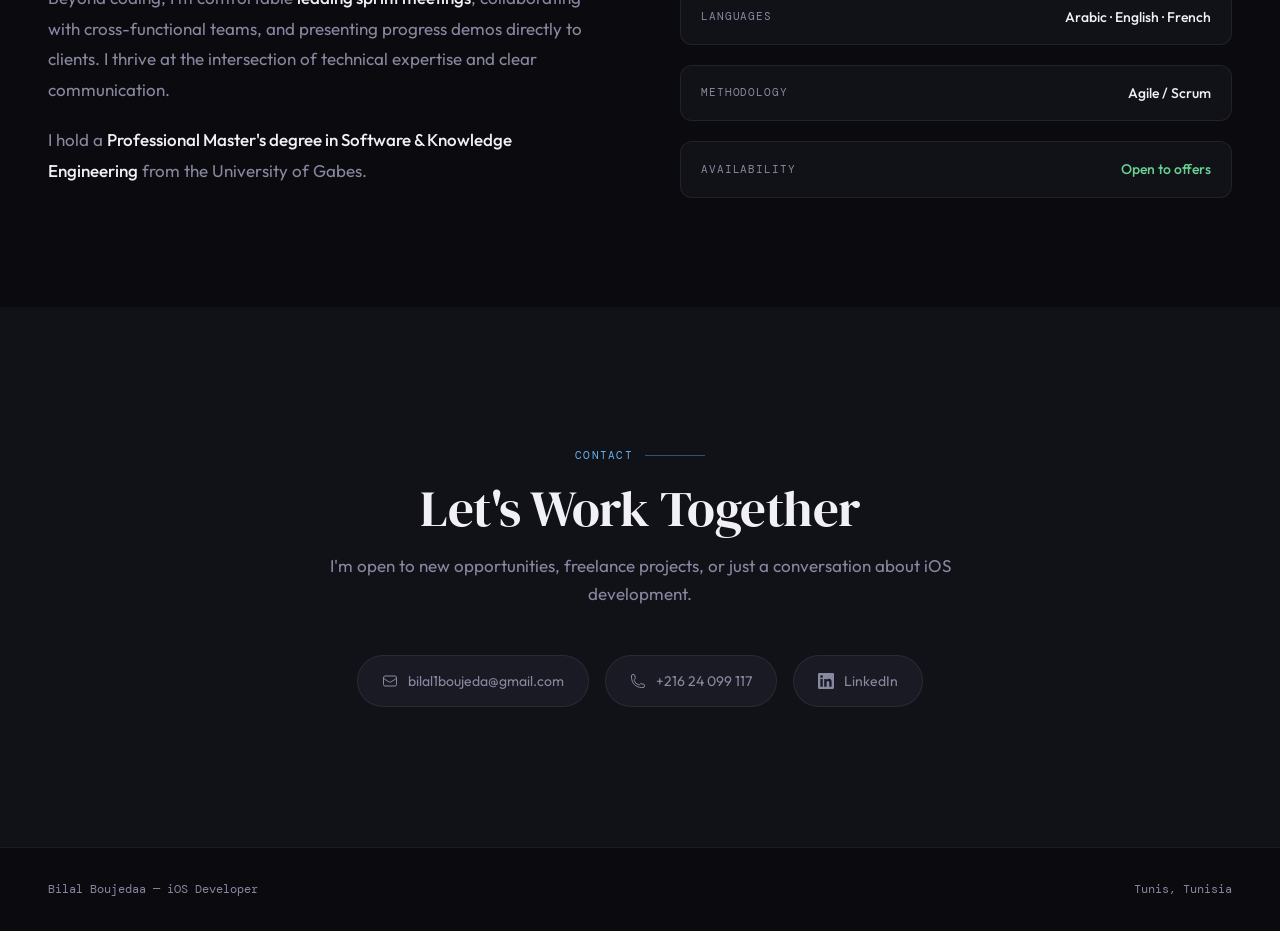
==== commit 19d51bc9: "test" ====
--- a/index.html
+++ b/index.html
@@ -581,7 +581,7 @@
 
 <!-- NAV -->
 <nav>
-  <div class="nav-logo">BB.dev ---</div>
+  <div class="nav-logo">BB.dev</div>
   <ul class="nav-links">
     <li><a href="#skills">Skills</a></li>
     <li><a href="#projects">Projects</a></li>
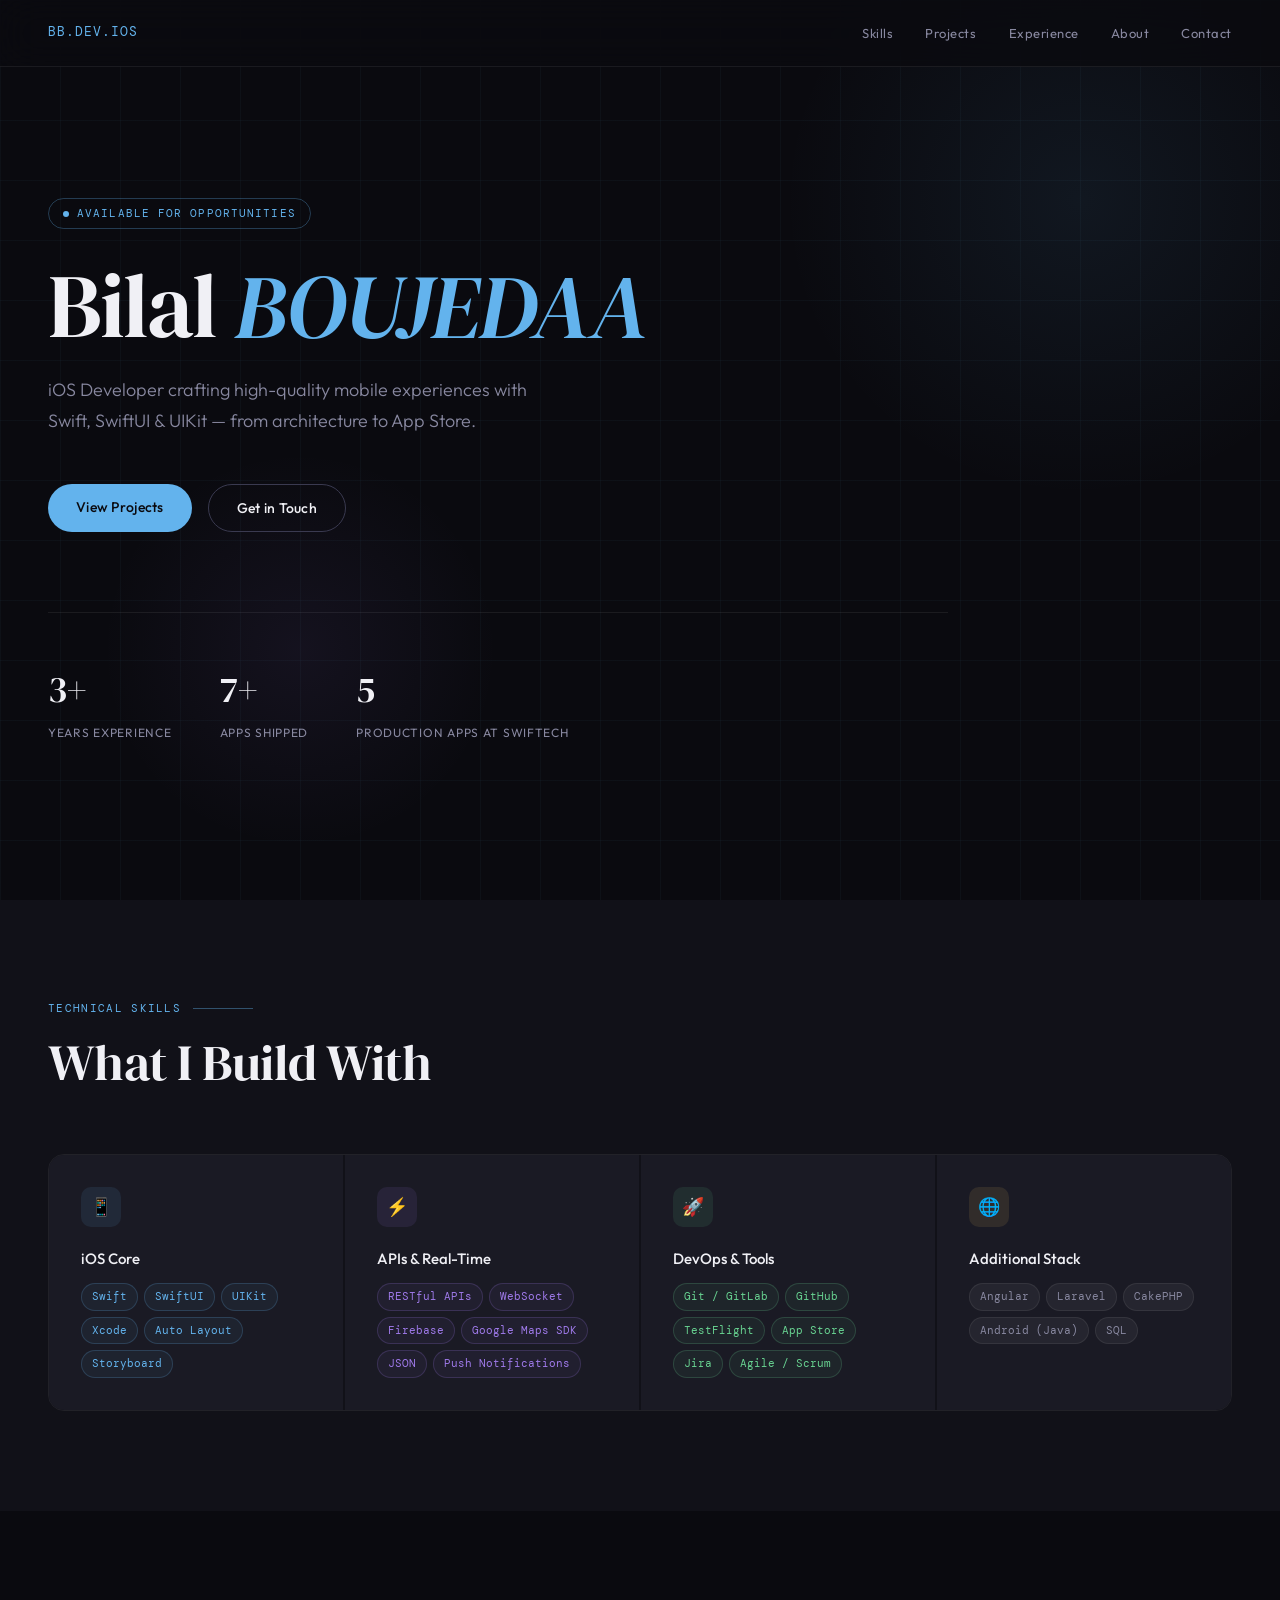
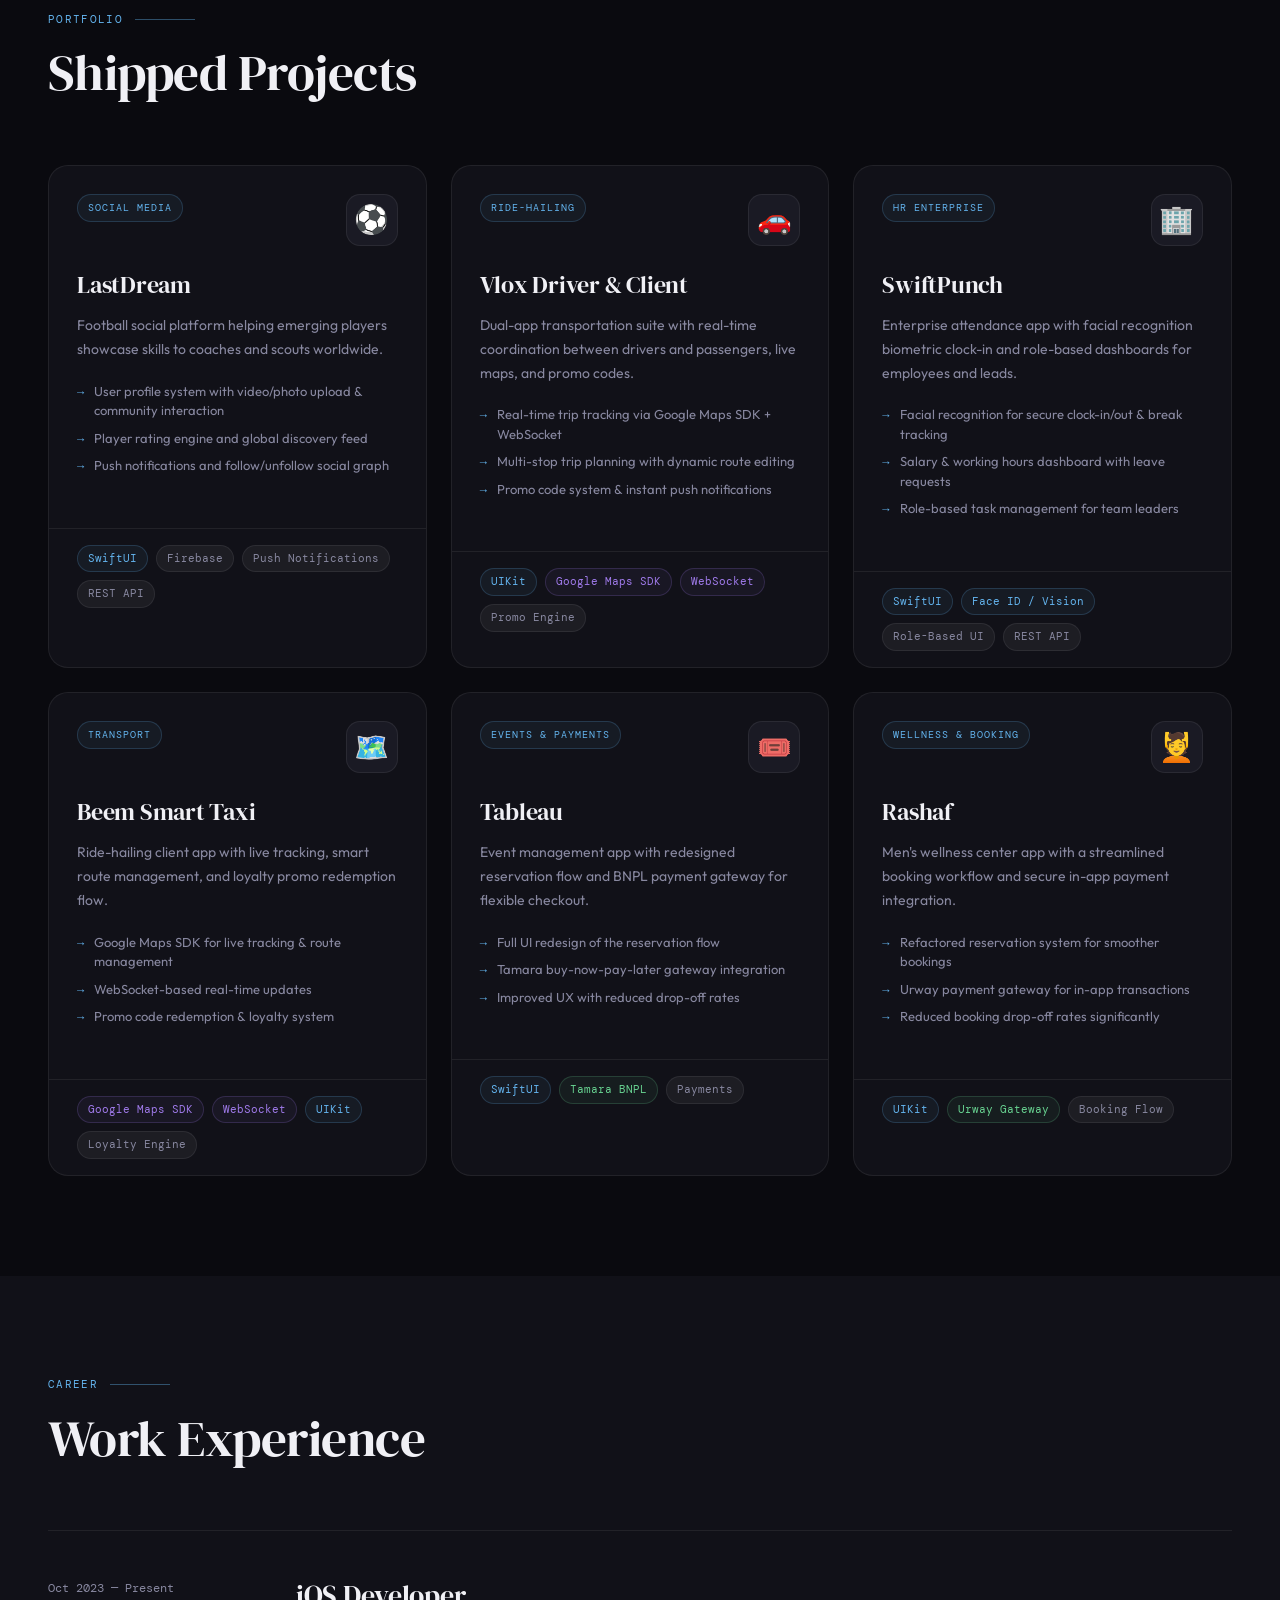
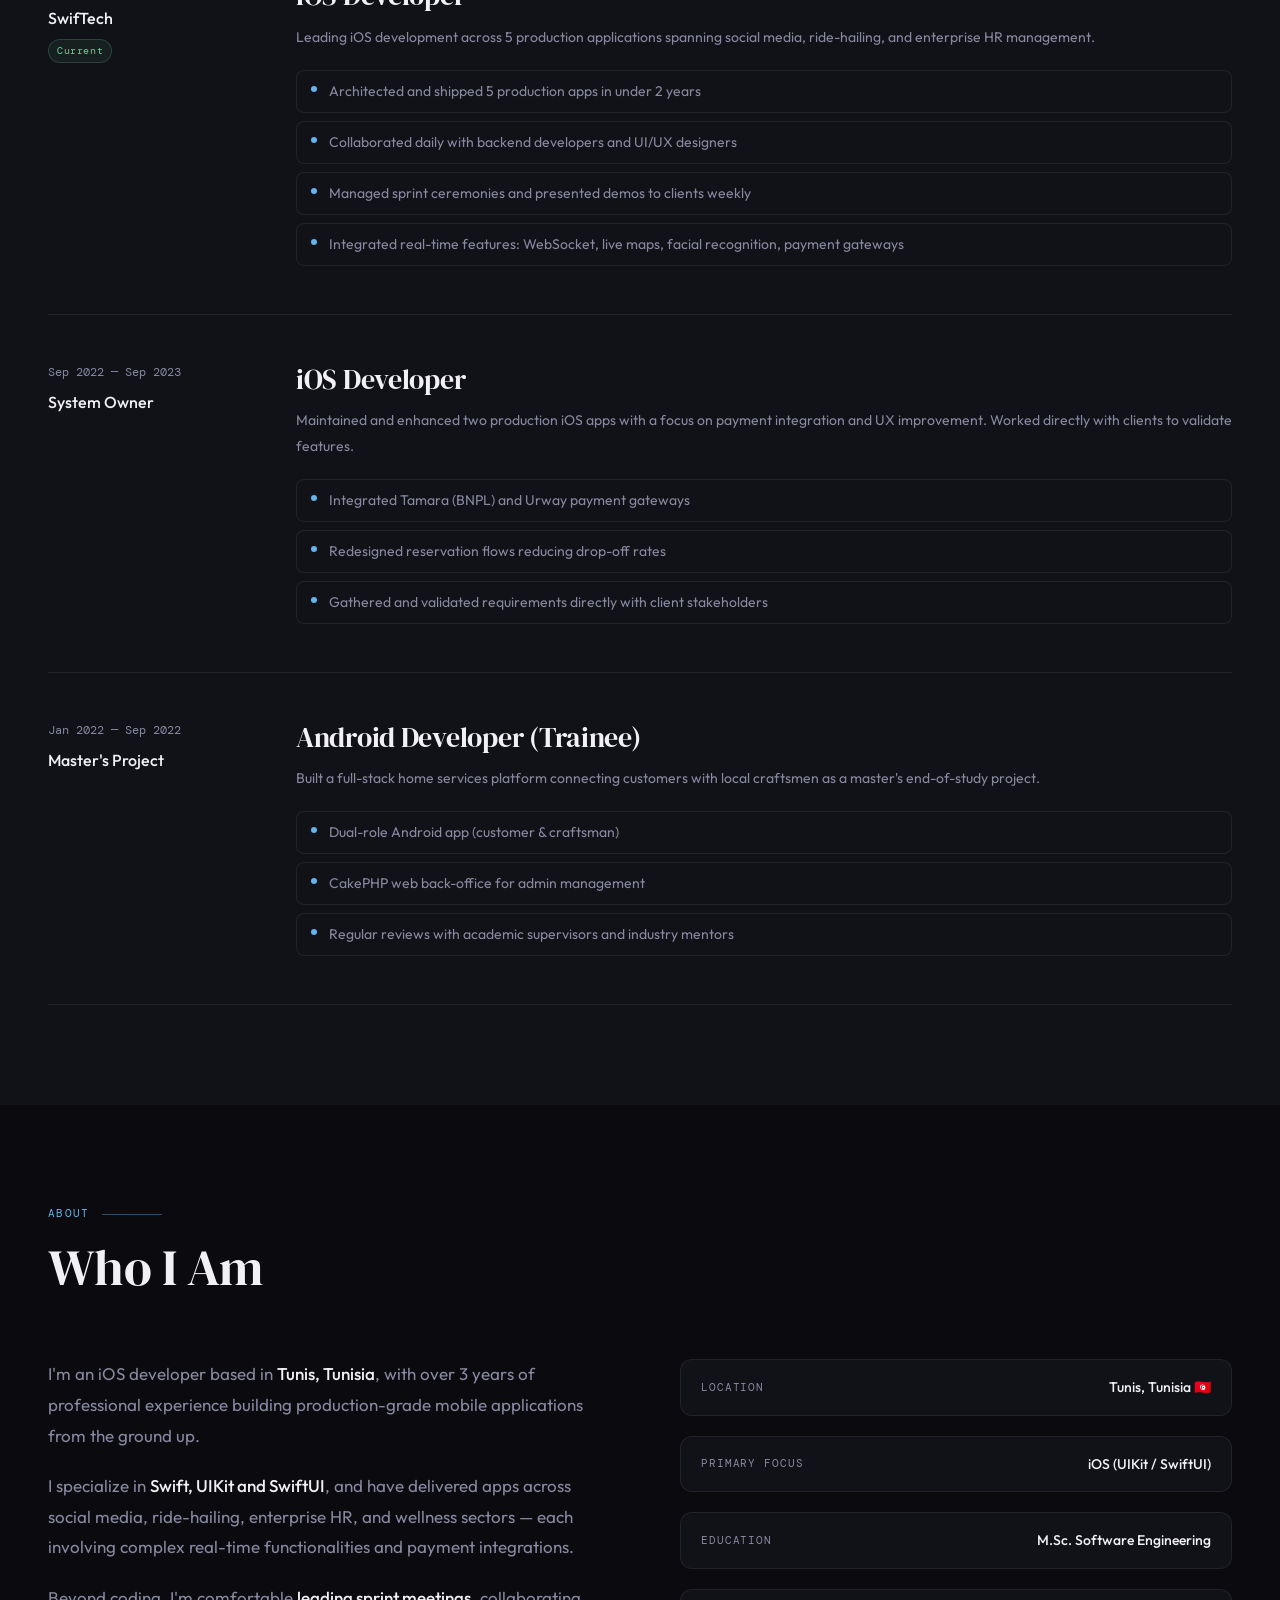
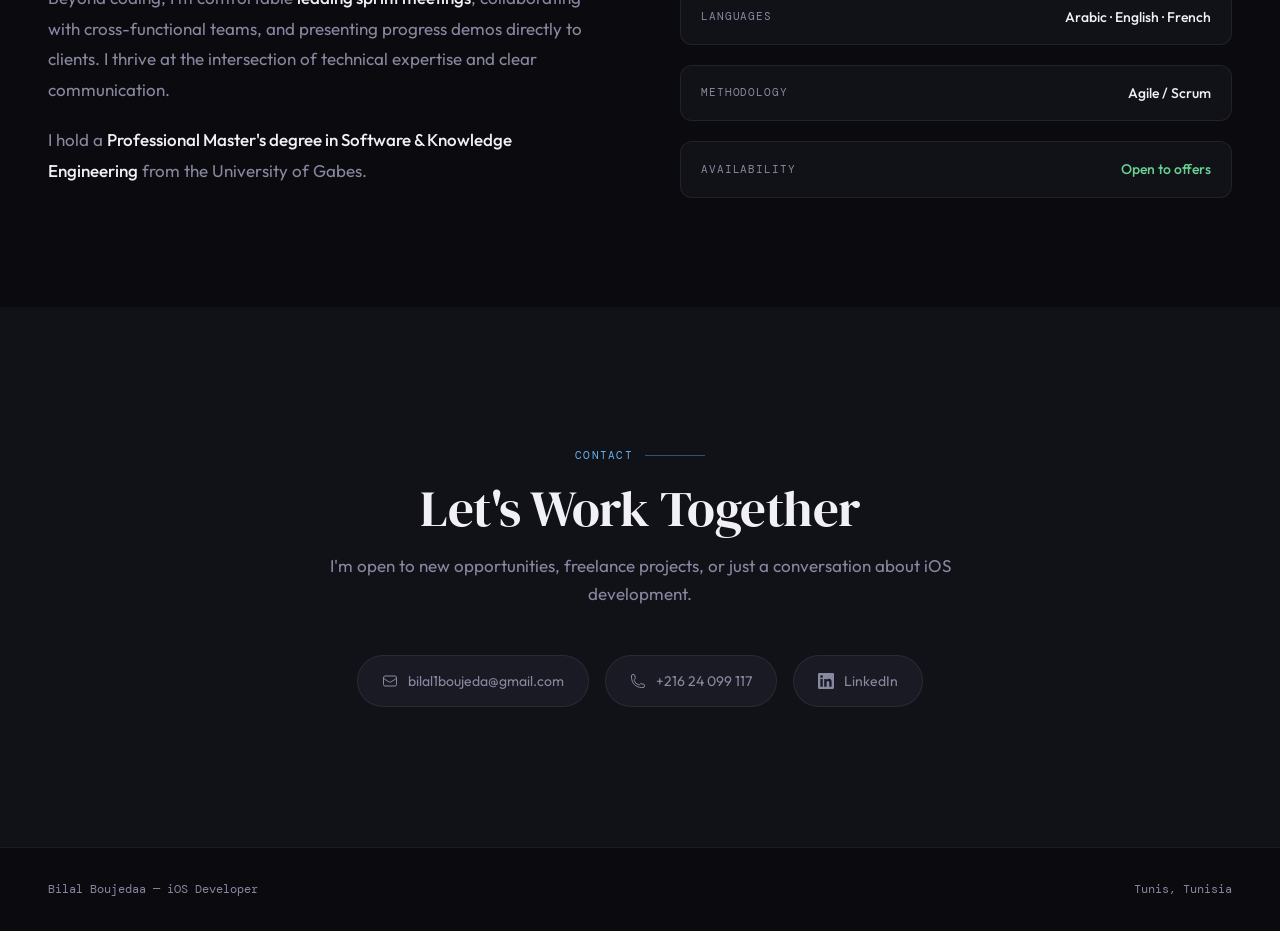
==== commit 69c8d013: "test-" ====
--- a/index.html
+++ b/index.html
@@ -581,7 +581,7 @@
 
 <!-- NAV -->
 <nav>
-  <div class="nav-logo">BB.dev</div>
+  <div class="nav-logo">BB.dev.iOS</div>
   <ul class="nav-links">
     <li><a href="#skills">Skills</a></li>
     <li><a href="#projects">Projects</a></li>
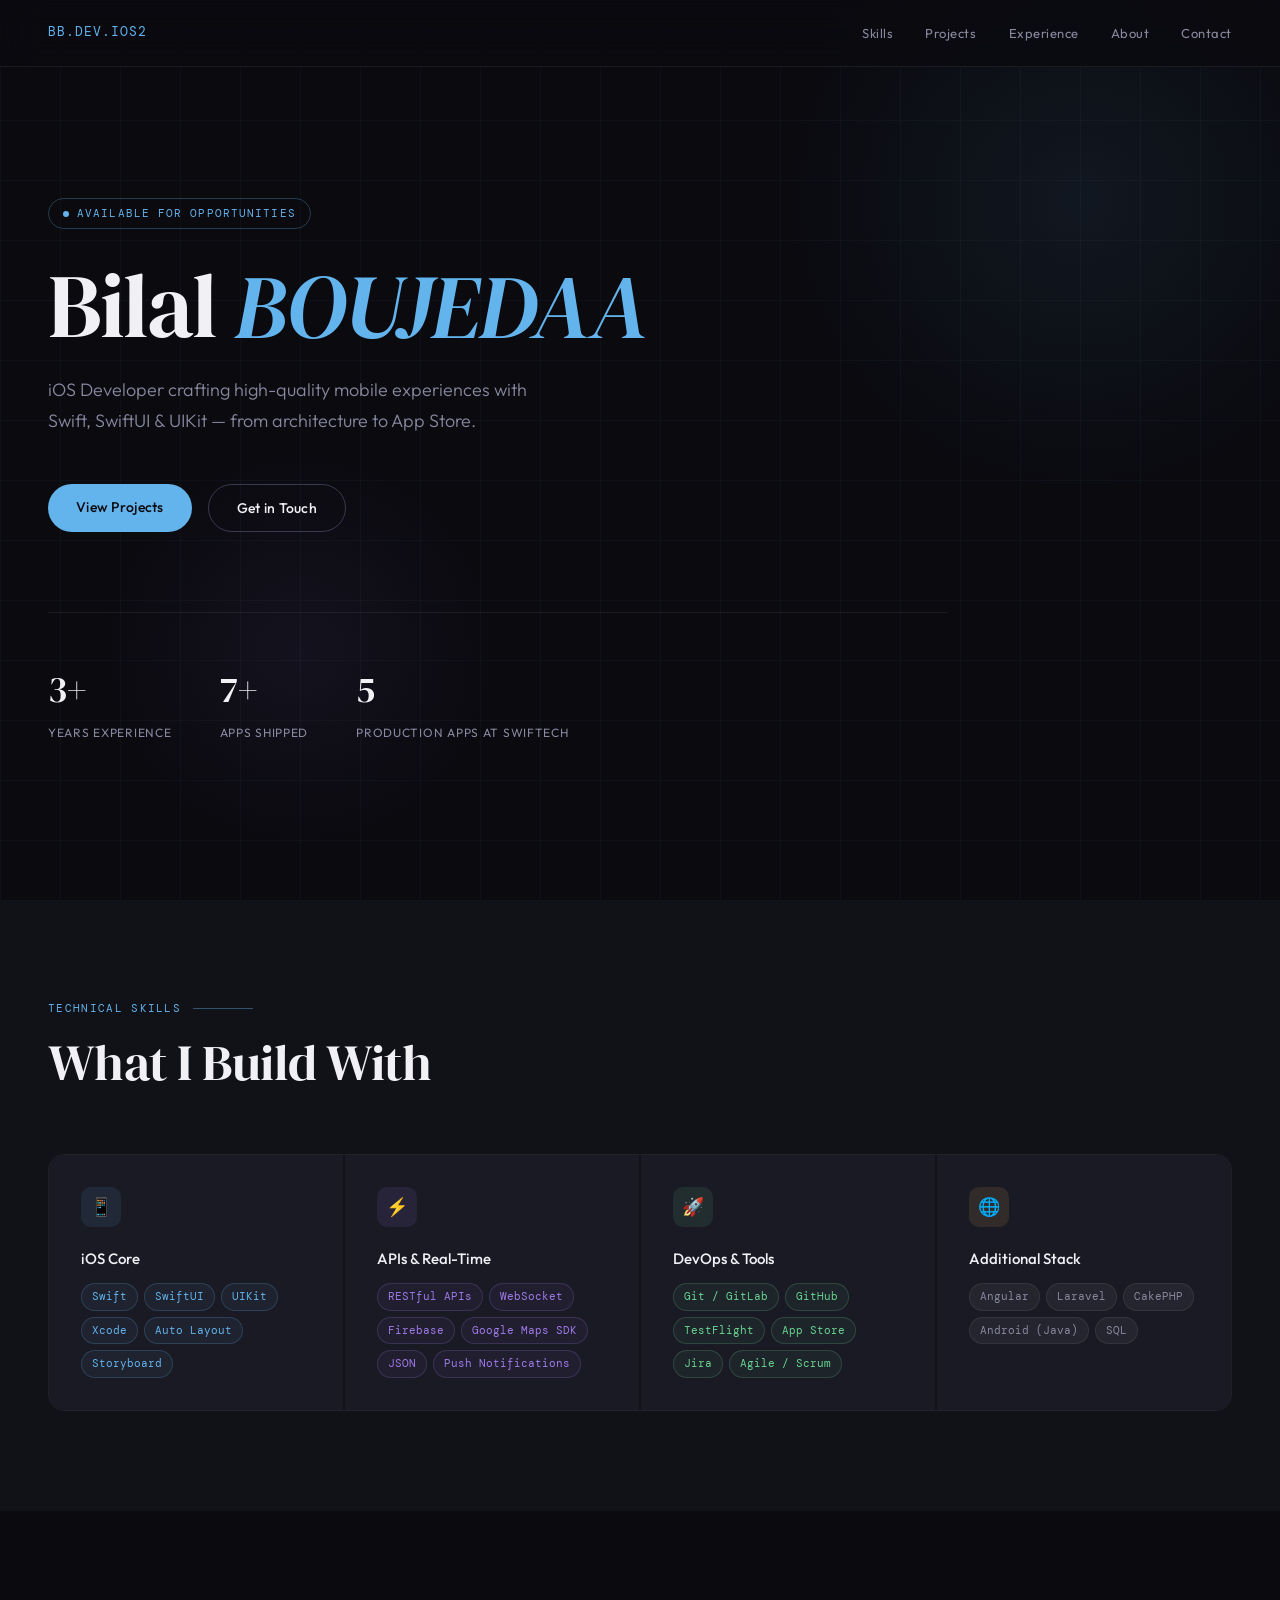
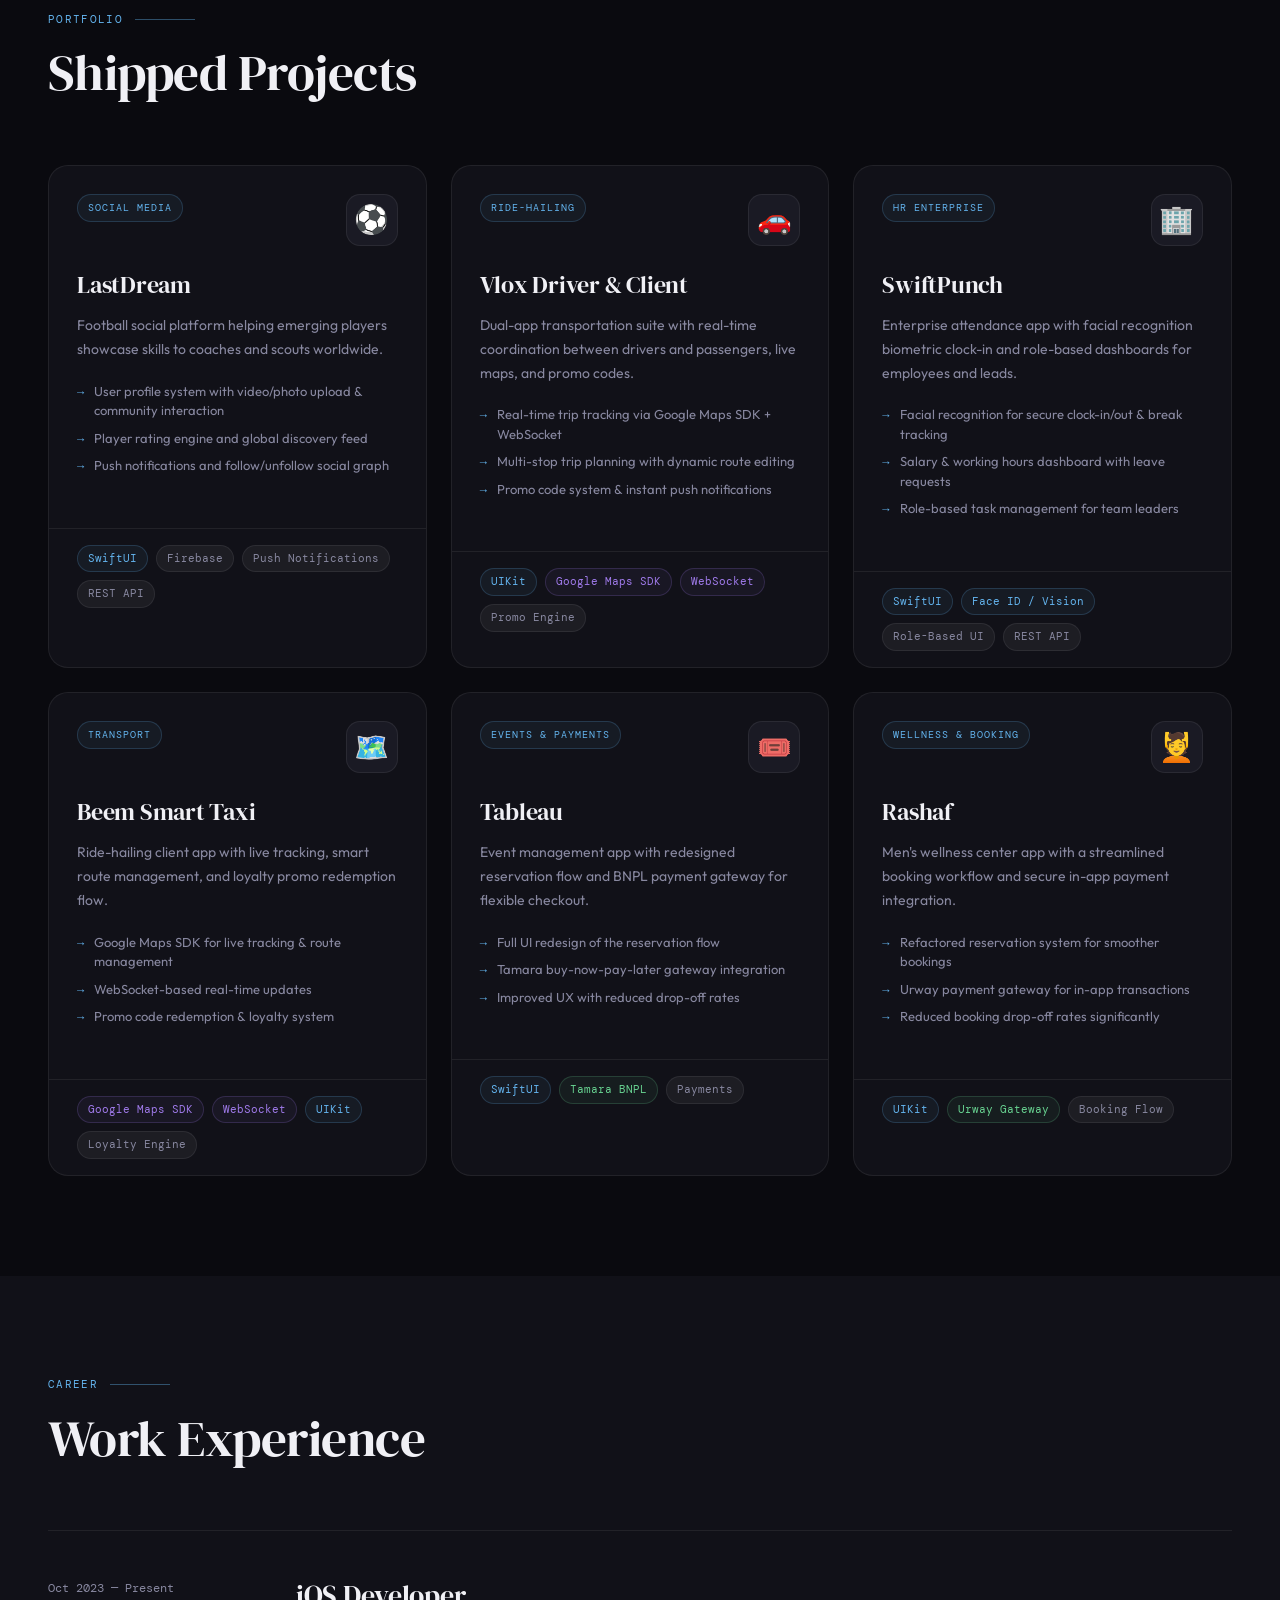
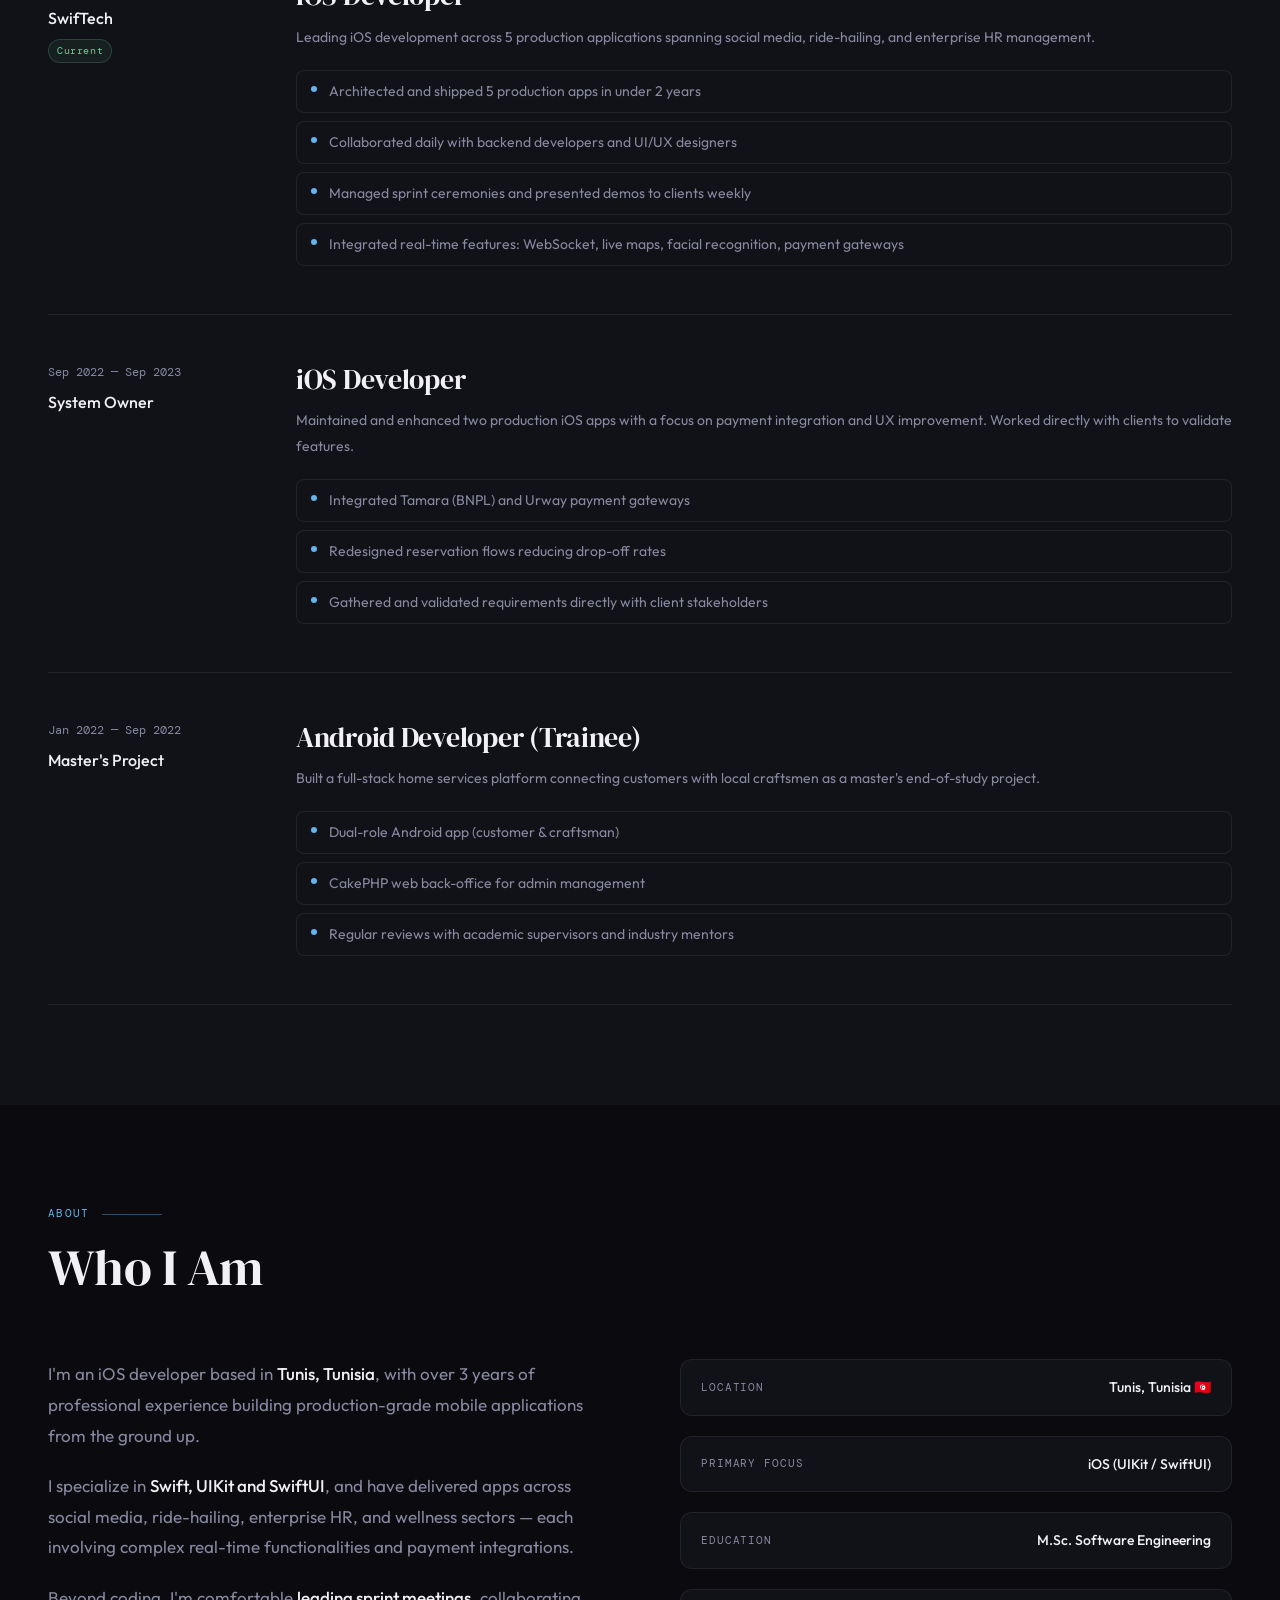
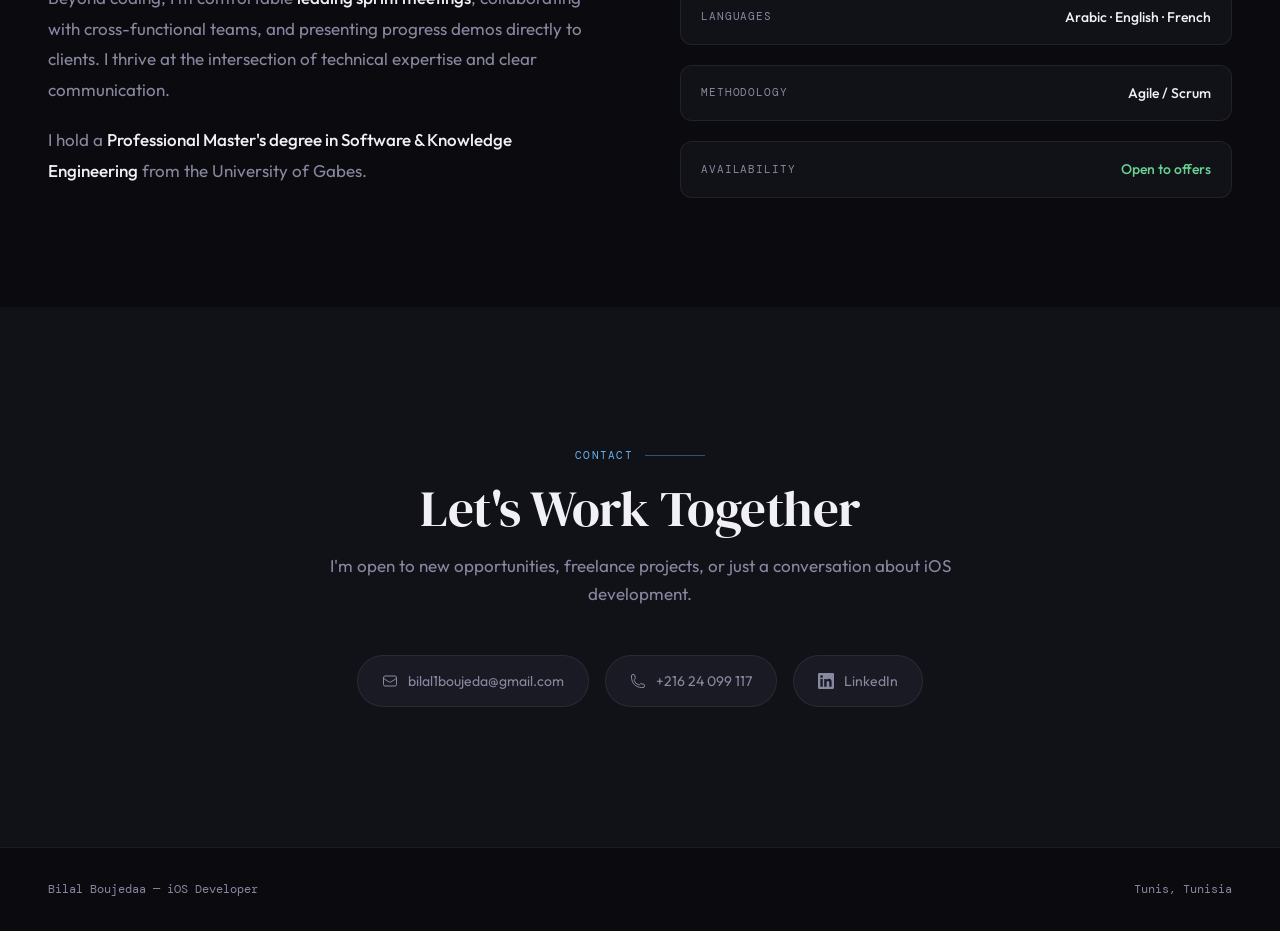
==== commit be3b6107: "test--" ====
--- a/index.html
+++ b/index.html
@@ -581,7 +581,7 @@
 
 <!-- NAV -->
 <nav>
-  <div class="nav-logo">BB.dev.iOS</div>
+  <div class="nav-logo">BB.dev.iOS2</div>
   <ul class="nav-links">
     <li><a href="#skills">Skills</a></li>
     <li><a href="#projects">Projects</a></li>
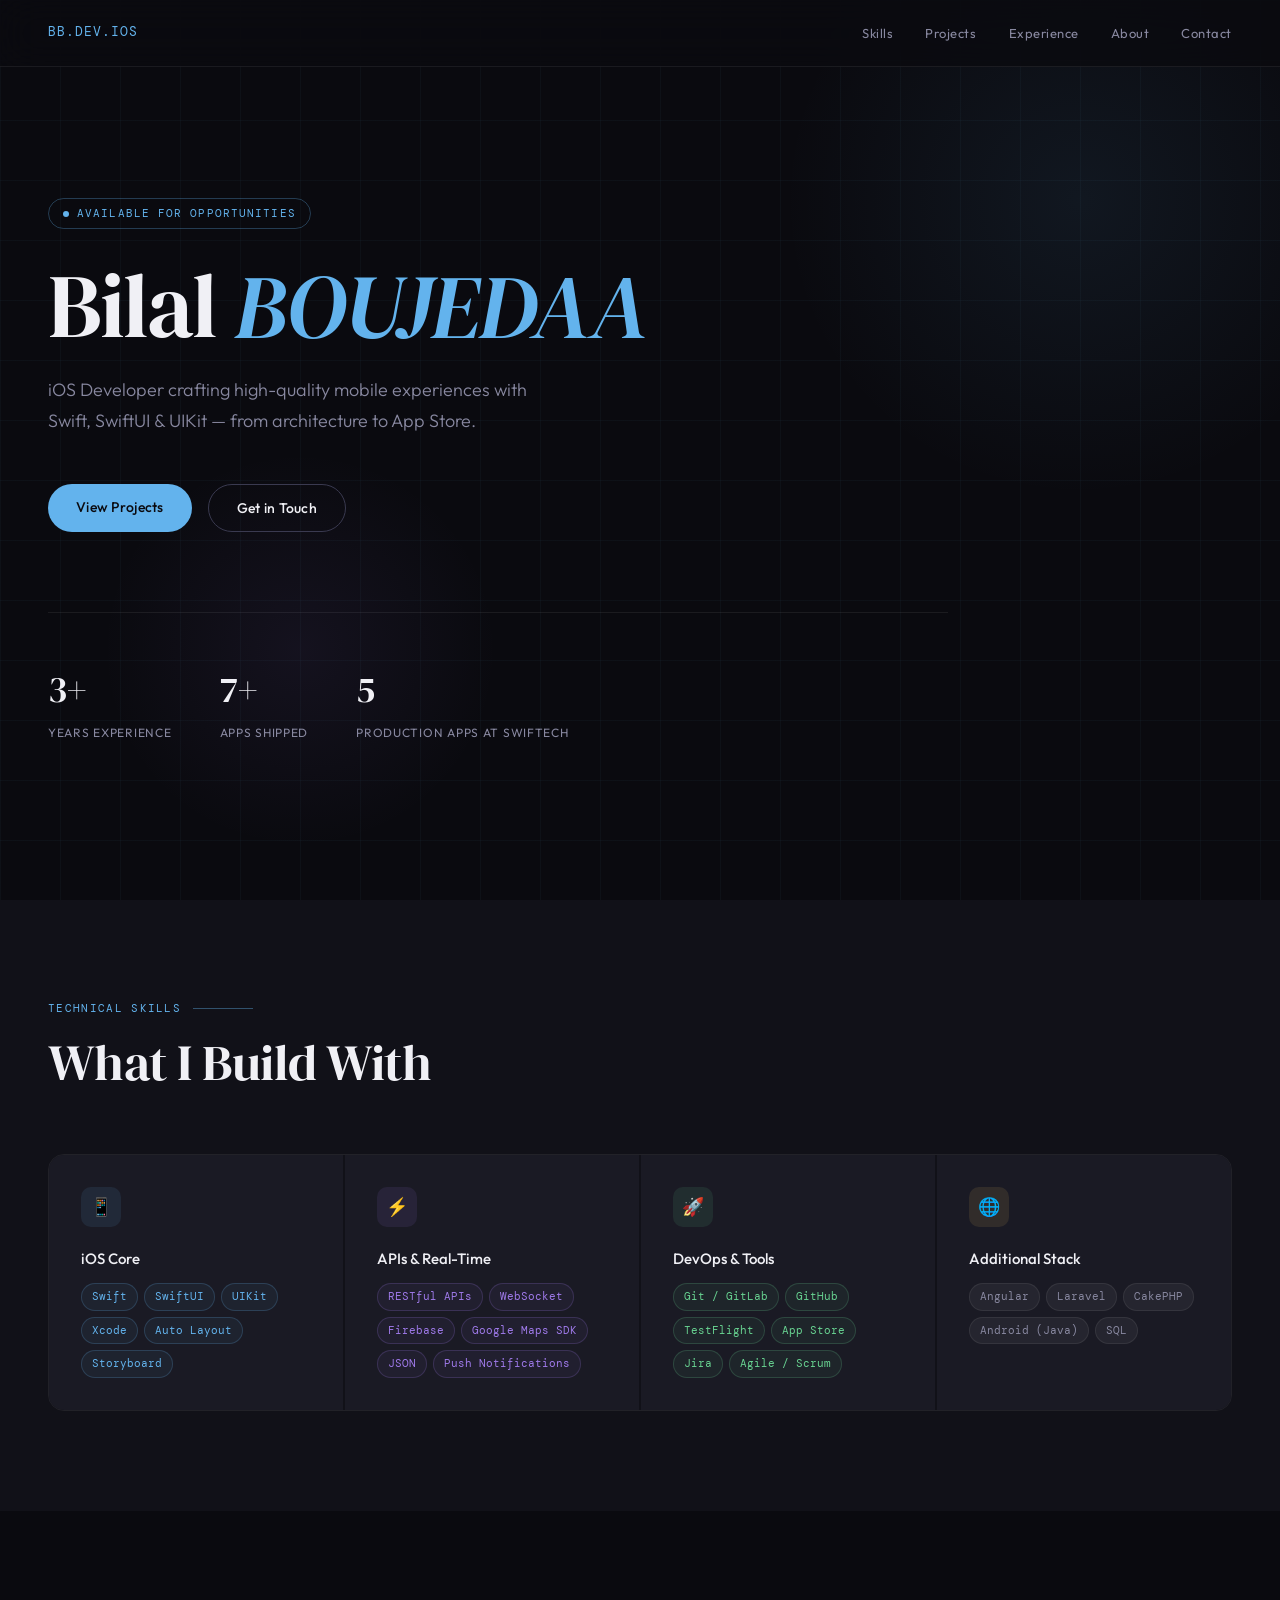
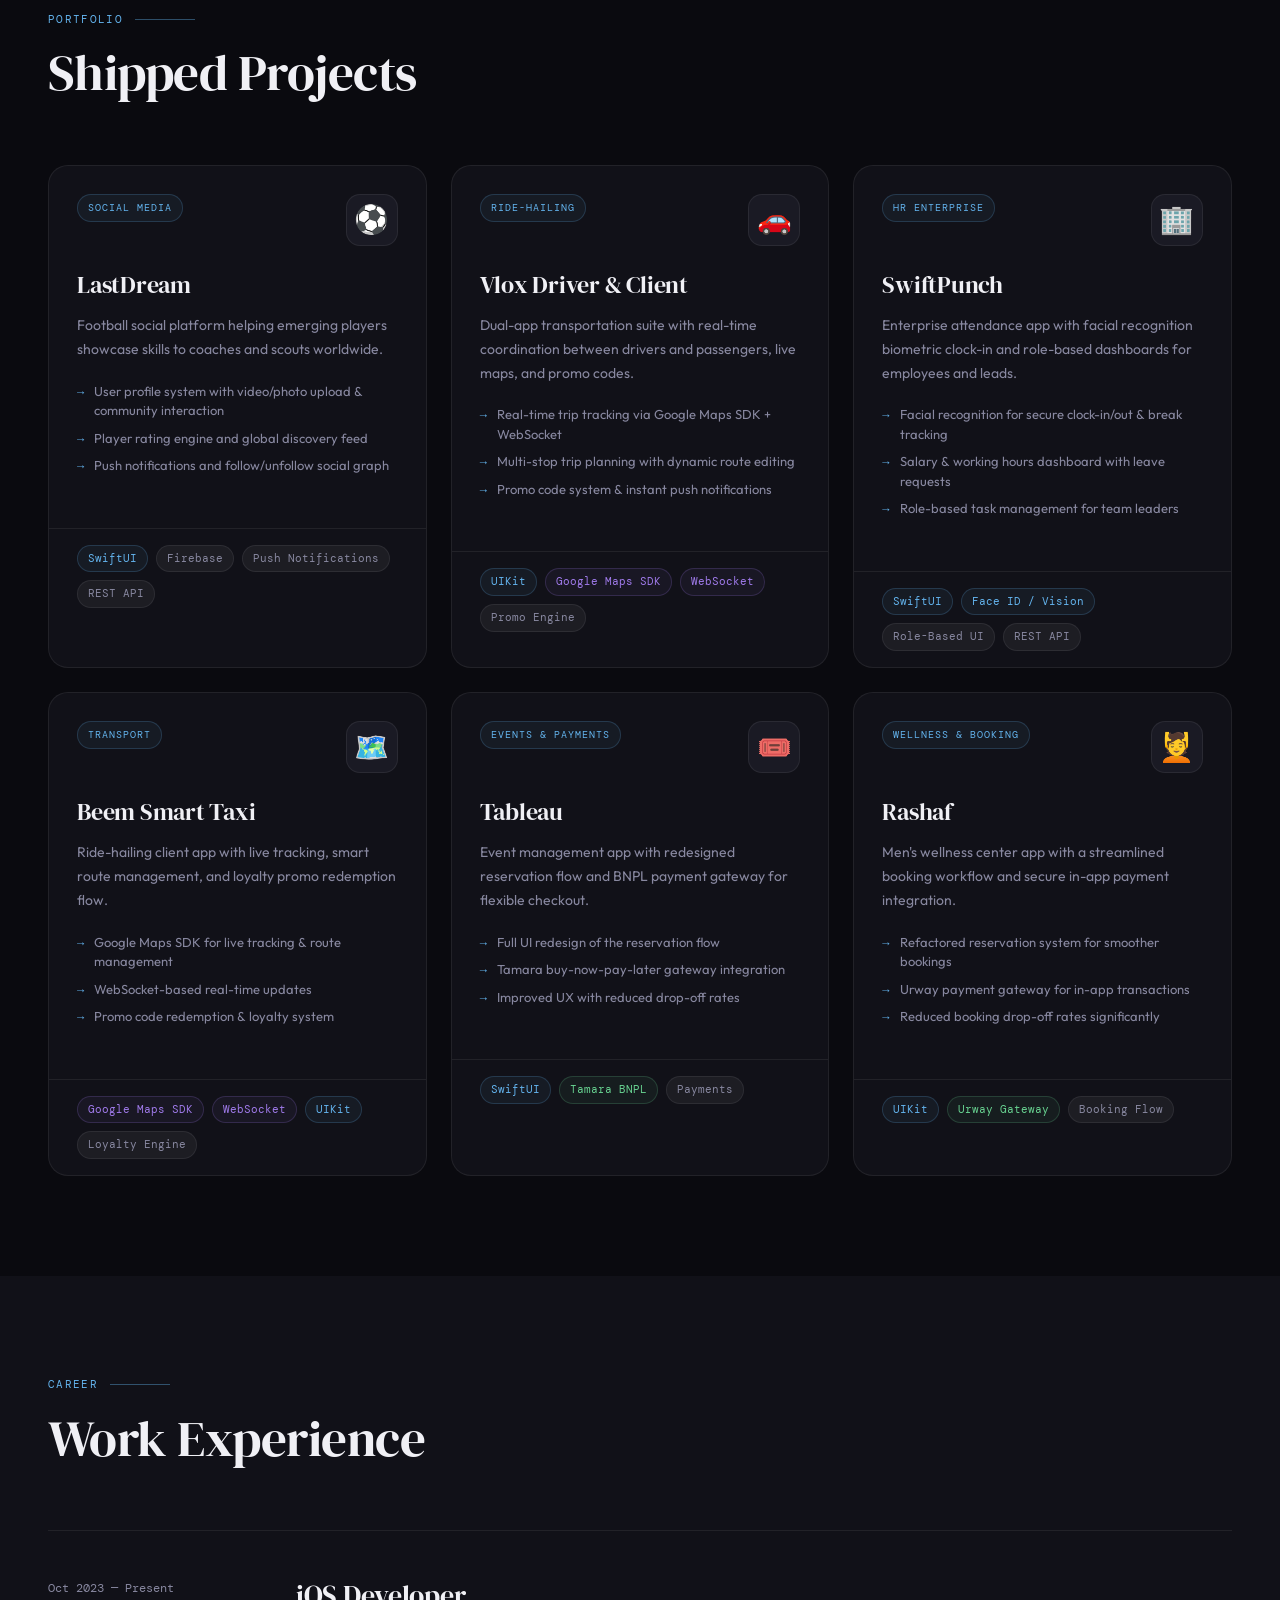
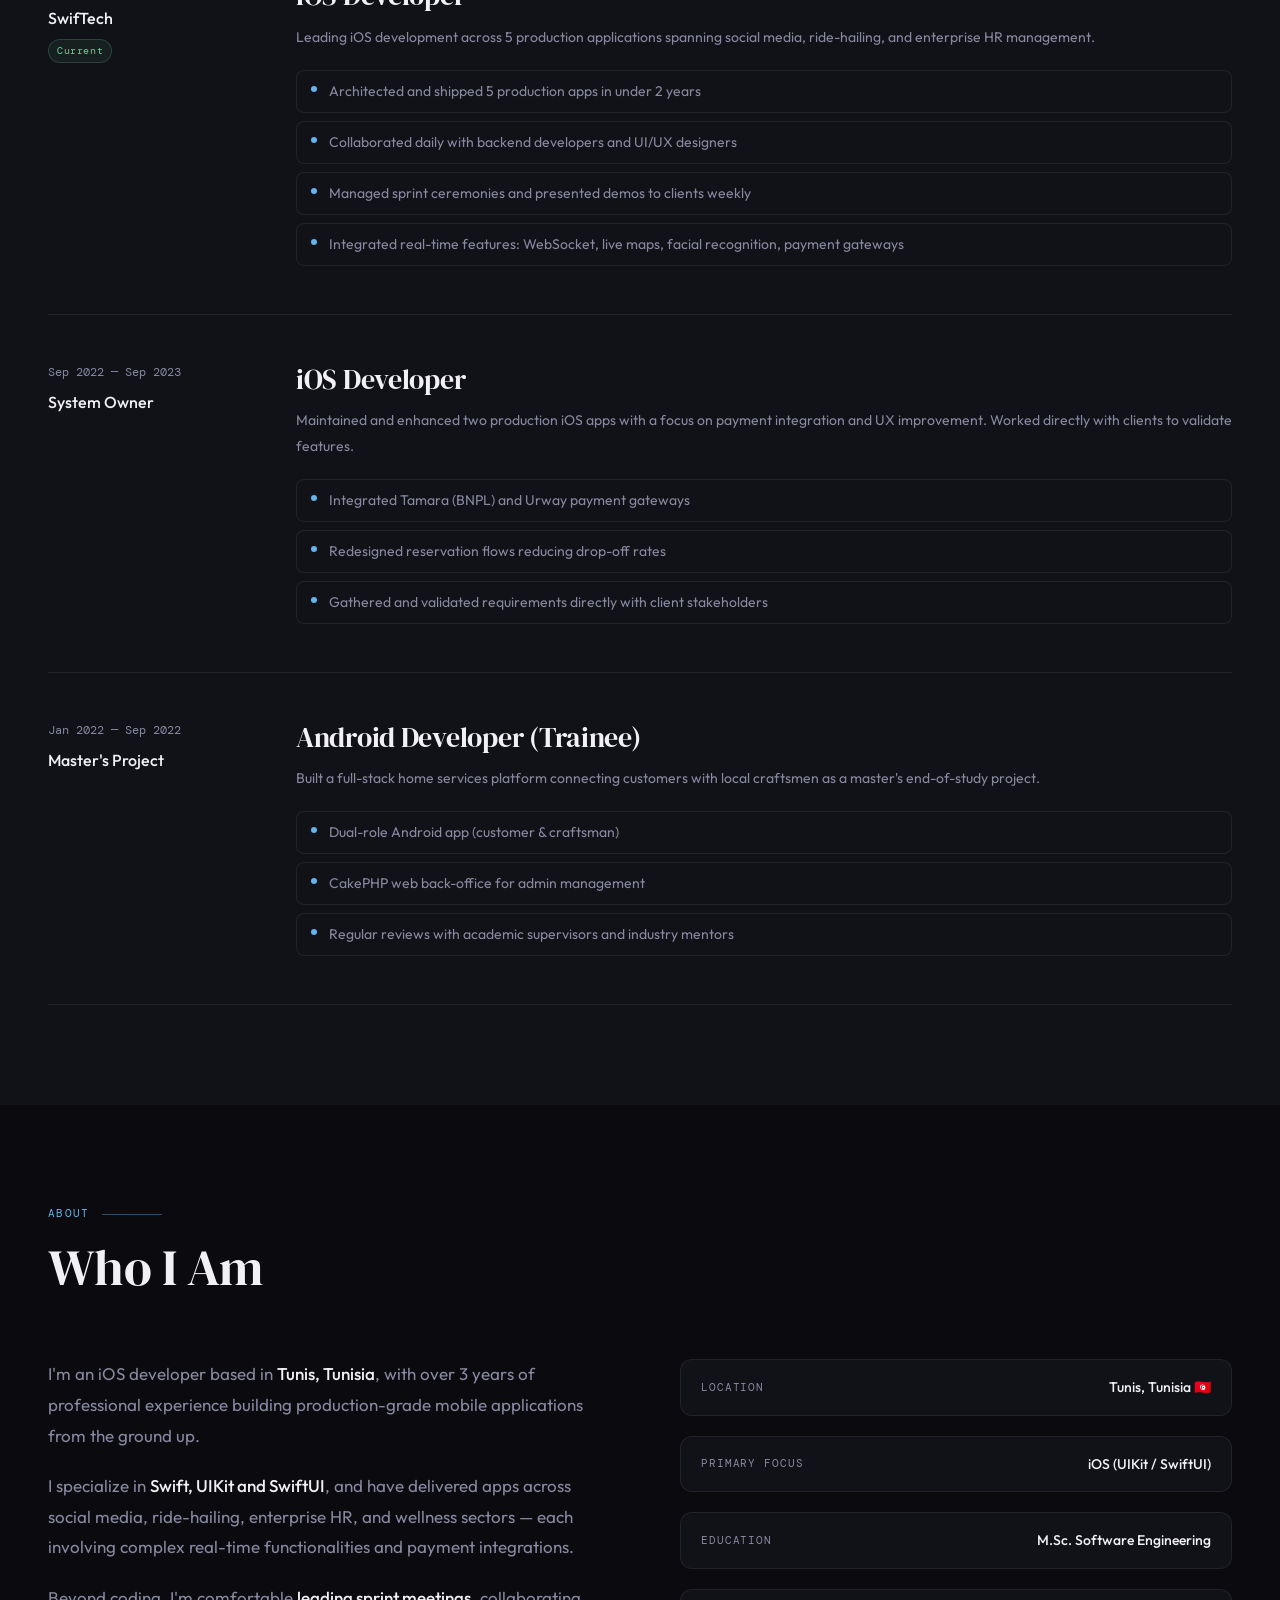
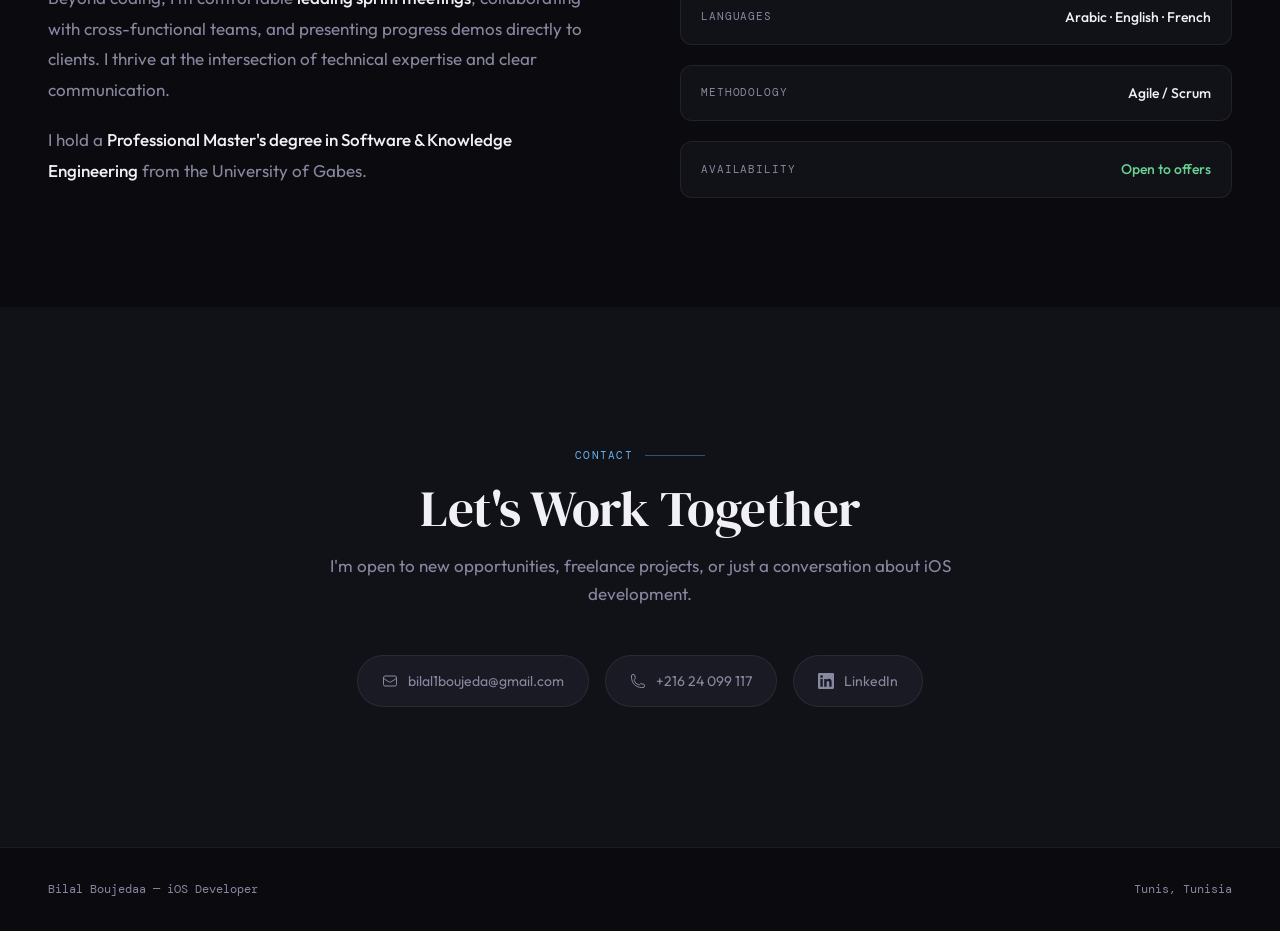
==== commit c9981f3a: "test--" ====
--- a/index.html
+++ b/index.html
@@ -581,7 +581,7 @@
 
 <!-- NAV -->
 <nav>
-  <div class="nav-logo">BB.dev.iOS2</div>
+  <div class="nav-logo">BB.dev.iOS</div>
   <ul class="nav-links">
     <li><a href="#skills">Skills</a></li>
     <li><a href="#projects">Projects</a></li>
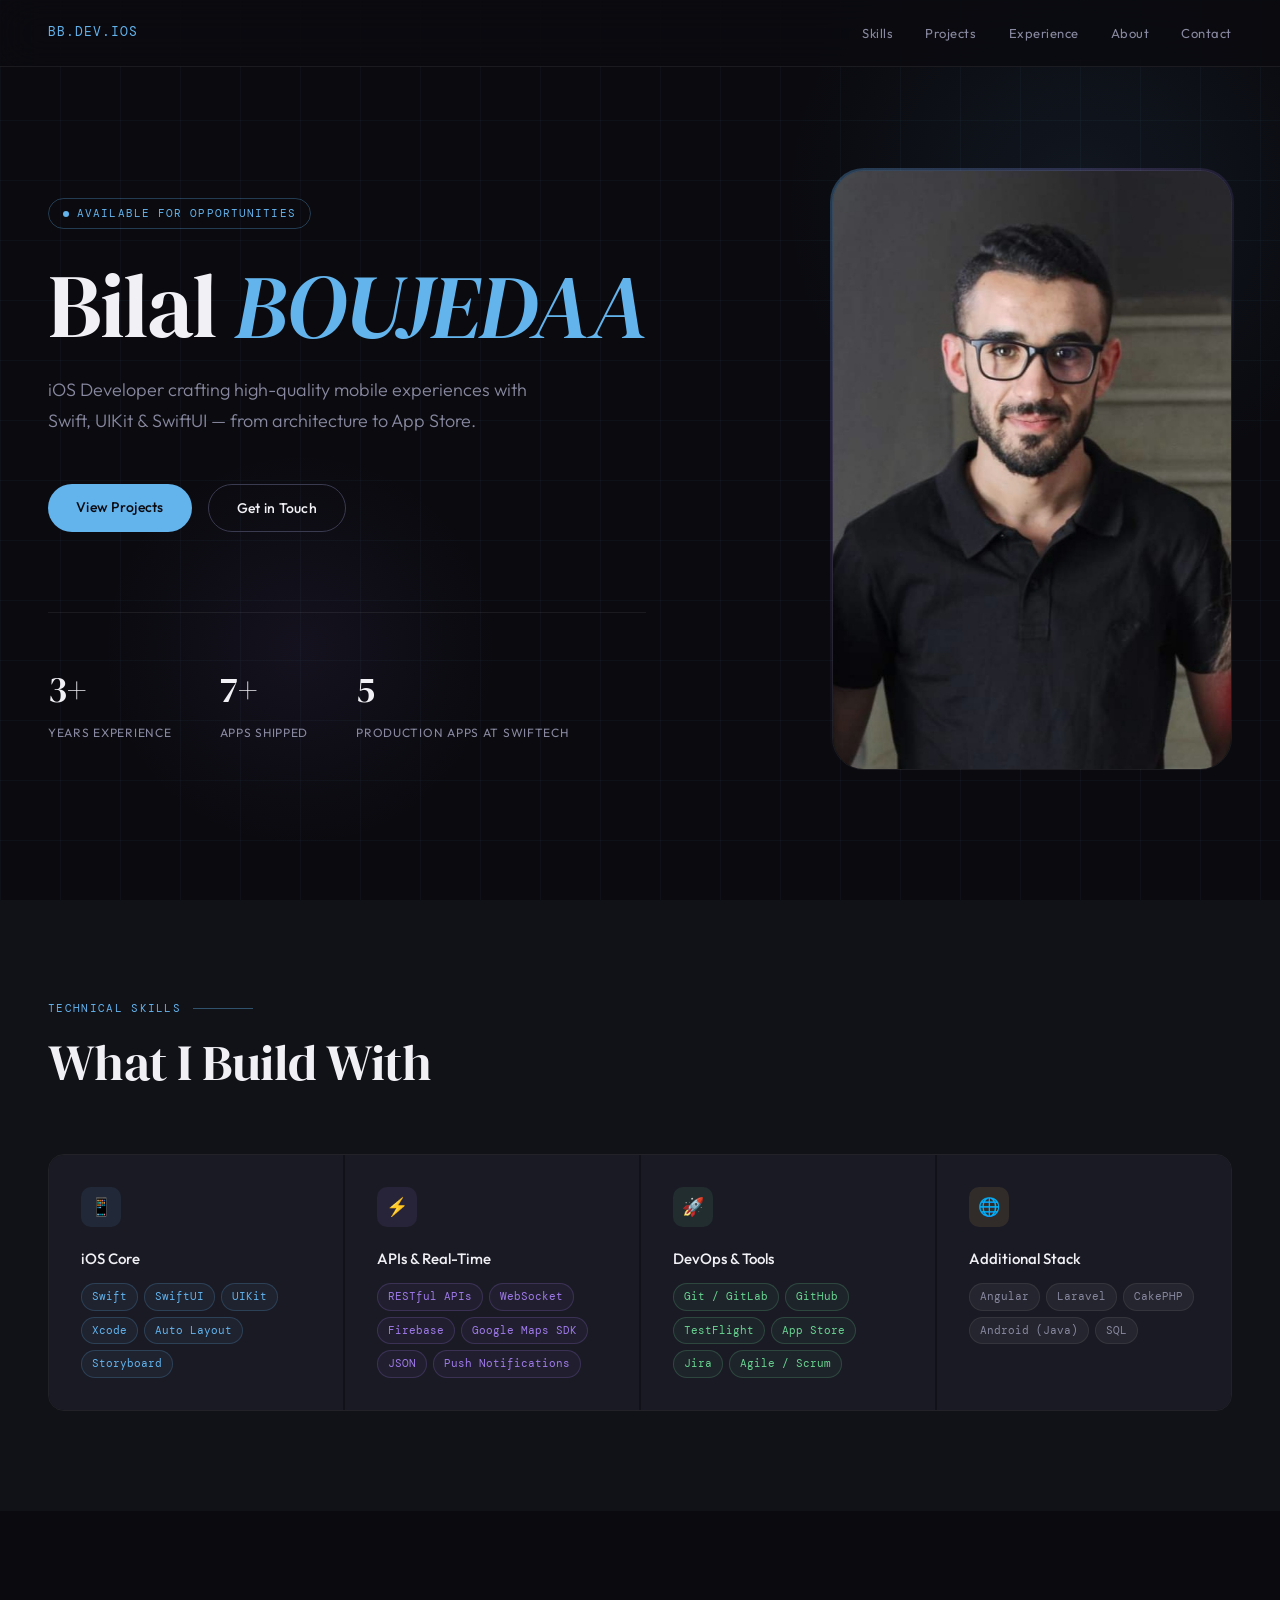
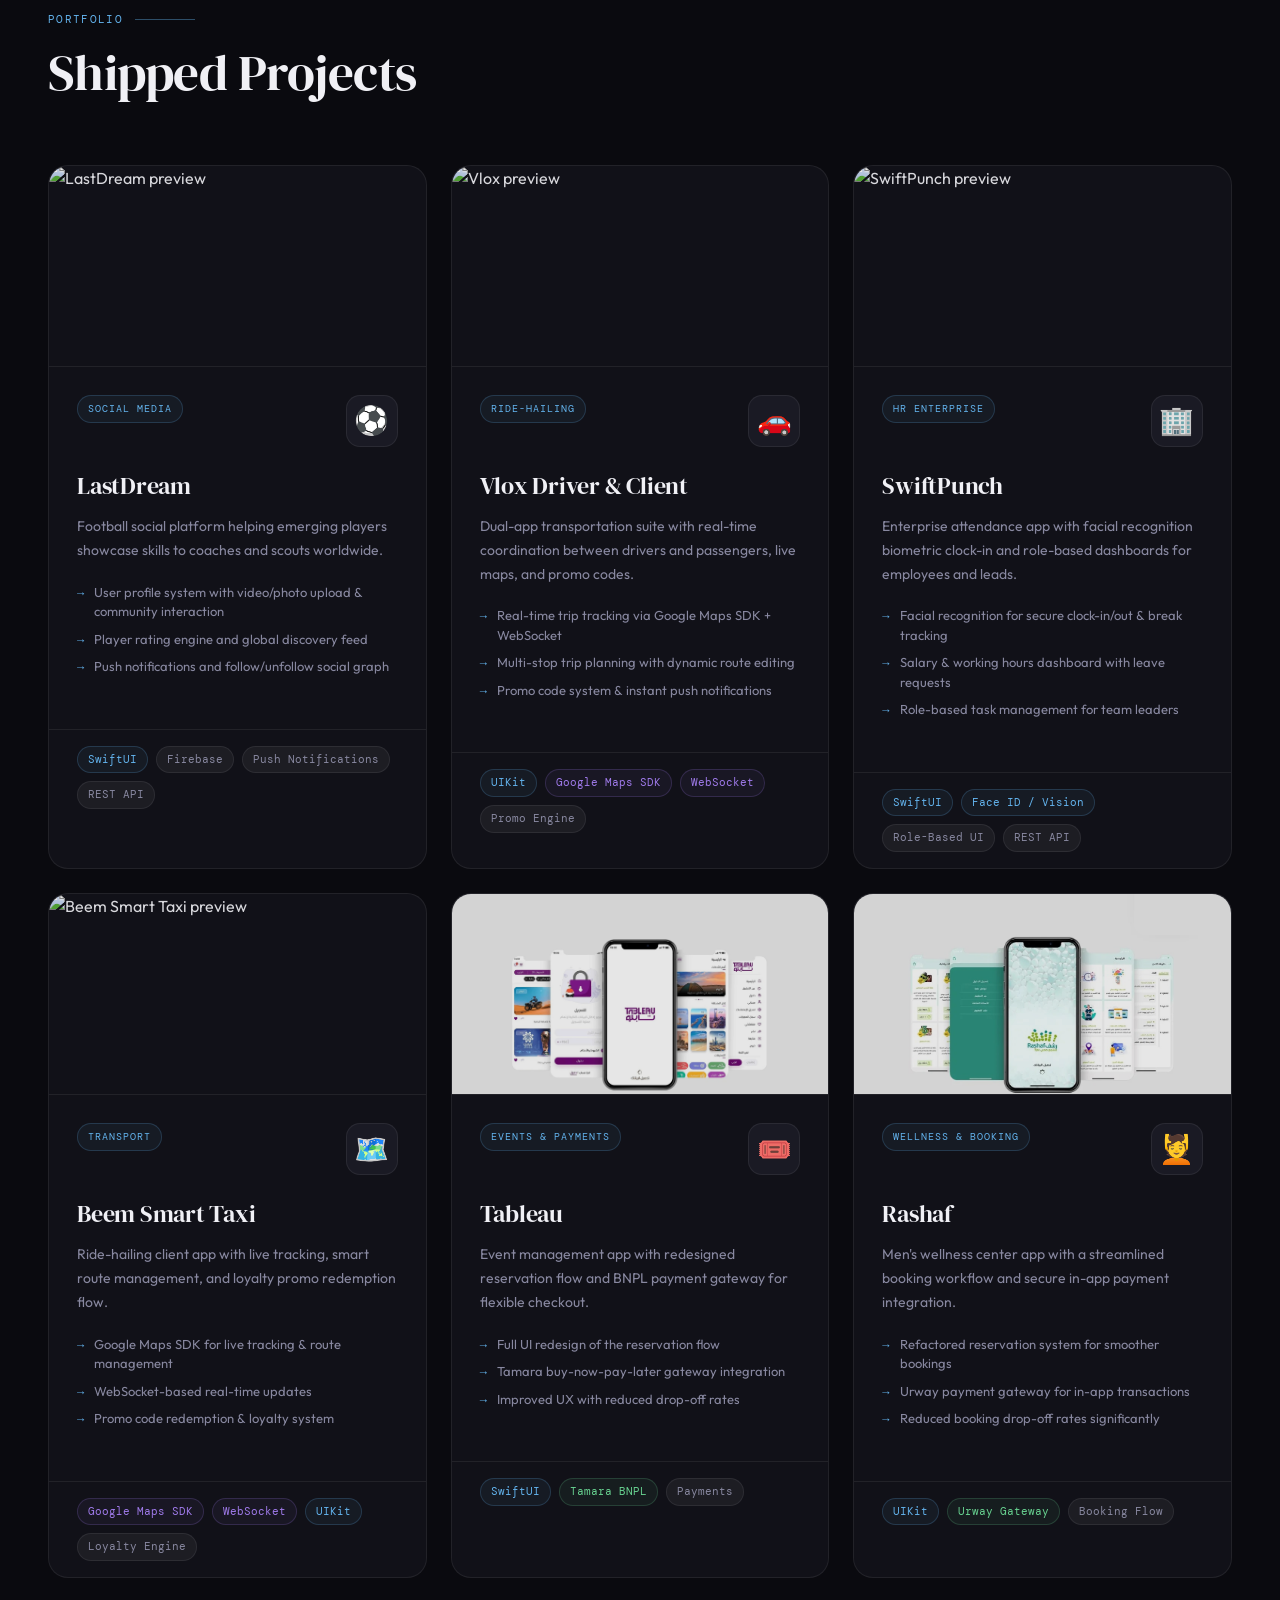
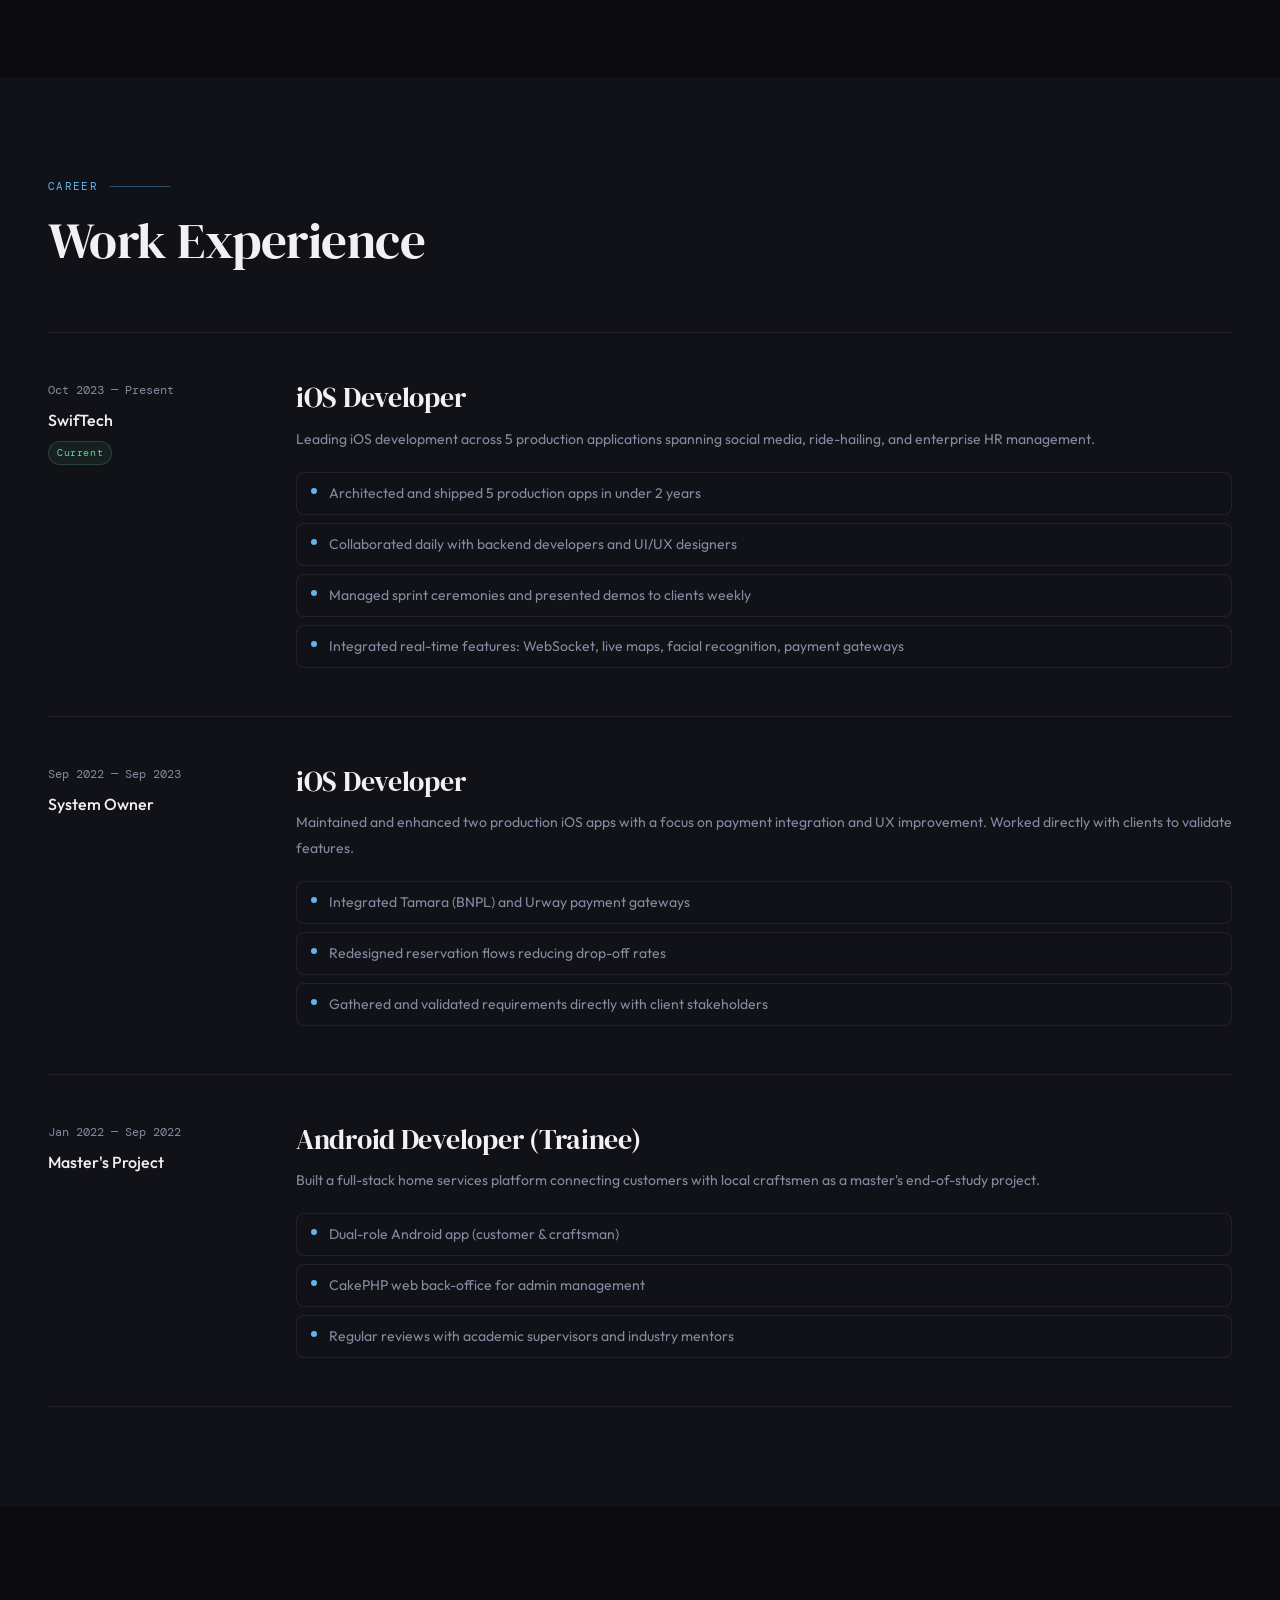
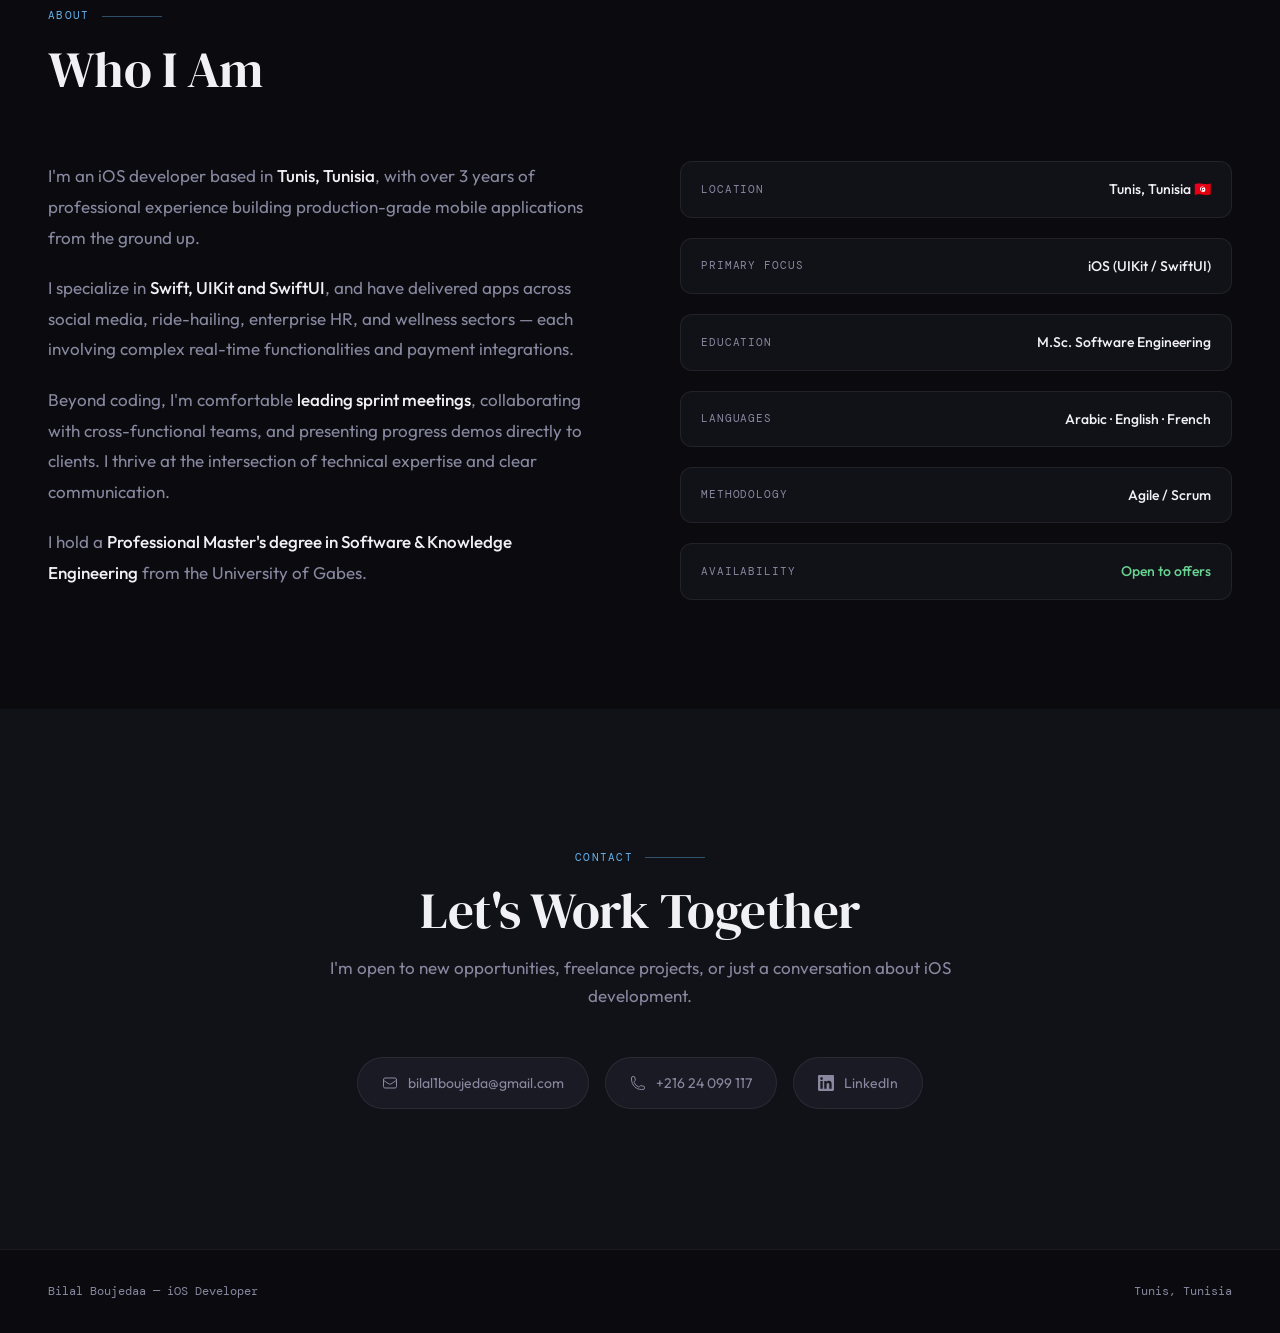
==== commit f7e6211d: "add profile picture , and rashaf & tableau images with preview" ====
--- a/index.html
+++ b/index.html
@@ -95,7 +95,7 @@
     z-index: 0;
   } 
 
-  .hero-content { position: relative; z-index: 1; max-width: 900px; }
+  .hero-content { position: relative; z-index: 1; }
 
   .hero-tag {
     display: inline-flex; align-items: center; gap: 8px;
@@ -565,6 +565,172 @@
     opacity: 0.6;
   }
 
+  /* HERO LAYOUT WITH PHOTO */
+  .hero-inner {
+    display: flex;
+    align-items: center;
+    justify-content: space-between;
+    gap: 60px;
+    width: 100%;
+    position: relative;
+    z-index: 1;
+  }
+  .hero-content { max-width: 620px; flex-shrink: 0; }
+
+  .hero-photo-wrap {
+    flex-shrink: 0;
+    position: relative;
+  }
+  .hero-photo {
+    width: 400px;
+    height: 600px;
+    object-fit: cover;
+    border-radius: 32px;
+    display: block;
+    border: 1px solid var(--border);
+    filter: grayscale(15%);
+    transition: filter 0.4s;
+  }
+  .hero-photo-wrap:hover .hero-photo { filter: grayscale(0%); }
+  .hero-photo-wrap::before {
+    content: '';
+    position: absolute;
+    inset: -2px;
+    border-radius: 34px;
+    background: linear-gradient(135deg, rgba(99,179,237,0.3), rgba(159,122,234,0.2), transparent 60%);
+    z-index: -1;
+  }
+  .hero-photo-placeholder {
+    width: 400px;
+    height: 600px;
+    border-radius: 32px;
+    background: var(--surface2);
+    border: 1px solid var(--border);
+    display: flex;
+    flex-direction: column;
+    align-items: center;
+    justify-content: center;
+    gap: 16px;
+    color: var(--muted);
+    font-size: 13px;
+    font-family: 'DM Mono', monospace;
+    letter-spacing: 0.06em;
+    position: relative;
+    overflow: hidden;
+  }
+  .hero-photo-placeholder::before {
+    content: '';
+    position: absolute;
+    inset: -2px;
+    border-radius: 34px;
+    background: linear-gradient(135deg, rgba(99,179,237,0.3), rgba(159,122,234,0.2), transparent 60%);
+    z-index: -1;
+  }
+  .hero-photo-placeholder svg {
+    width: 64px; height: 64px;
+    color: var(--faint);
+  }
+  .photo-hint {
+    font-size: 11px;
+    color: var(--faint);
+    text-align: center;
+    padding: 0 32px;
+    line-height: 1.6;
+  }
+
+  /* PROJECT IMAGE */
+  .project-image {
+    width: 100%;
+    height: 200px;
+    object-fit: cover;
+    display: block;
+    cursor: pointer;
+    transition: transform 0.3s, filter 0.3s;
+    filter: brightness(0.9);
+  }
+  .project-card:hover .project-image {
+    transform: scale(1.02);
+    filter: brightness(1);
+  }
+  .project-img-wrap {
+    overflow: hidden;
+    border-bottom: 1px solid var(--border);
+    position: relative;
+  }
+  .project-img-wrap::after {
+    content: '🔍 Click to preview';
+    position: absolute;
+    bottom: 10px; right: 12px;
+    font-family: 'DM Mono', monospace;
+    font-size: 10px;
+    color: rgba(255,255,255,0.7);
+    background: rgba(0,0,0,0.55);
+    padding: 4px 10px;
+    border-radius: 100px;
+    backdrop-filter: blur(6px);
+    pointer-events: none;
+    opacity: 0;
+    transition: opacity 0.2s;
+  }
+  .project-card:hover .project-img-wrap::after { opacity: 1; }
+
+  /* LIGHTBOX */
+  .lightbox {
+    display: none;
+    position: fixed; inset: 0; z-index: 9999;
+    background: rgba(0,0,0,0.88);
+    align-items: center;
+    justify-content: center;
+    backdrop-filter: blur(10px);
+    animation: lbFadeIn 0.25s ease;
+  }
+  .lightbox.open { display: flex; }
+  @keyframes lbFadeIn {
+    from { opacity: 0; }
+    to { opacity: 1; }
+  }
+  .lightbox-img {
+    max-width: 90vw;
+    max-height: 85vh;
+    object-fit: contain;
+    border-radius: 16px;
+    border: 1px solid rgba(255,255,255,0.1);
+    box-shadow: 0 40px 120px rgba(0,0,0,0.7);
+    animation: lbSlideUp 0.3s ease;
+  }
+  @keyframes lbSlideUp {
+    from { transform: scale(0.92) translateY(20px); opacity: 0; }
+    to { transform: scale(1) translateY(0); opacity: 1; }
+  }
+  .lightbox-close {
+    position: absolute;
+    top: 24px; right: 28px;
+    width: 44px; height: 44px;
+    border-radius: 50%;
+    background: rgba(255,255,255,0.1);
+    border: 1px solid rgba(255,255,255,0.15);
+    color: #fff;
+    font-size: 20px;
+    display: flex; align-items: center; justify-content: center;
+    cursor: pointer;
+    transition: background 0.2s;
+    line-height: 1;
+  }
+  .lightbox-close:hover { background: rgba(255,255,255,0.2); }
+  .lightbox-caption {
+    position: absolute;
+    bottom: 28px;
+    left: 50%; transform: translateX(-50%);
+    font-family: 'DM Mono', monospace;
+    font-size: 12px;
+    color: rgba(255,255,255,0.5);
+    letter-spacing: 0.06em;
+    white-space: nowrap;
+  }
+
+  @media (max-width: 1100px) {
+    .hero-photo, .hero-photo-placeholder { width: 300px; height: 450px; }
+  }
   @media (max-width: 768px) {
     nav { padding: 16px 24px; }
     .nav-links { display: none; }
@@ -574,6 +740,8 @@
     .exp-item { grid-template-columns: 1fr; gap: 20px; }
     .about-grid { grid-template-columns: 1fr; gap: 40px; }
     footer { flex-direction: column; gap: 12px; text-align: center; }
+    .hero-inner { flex-direction: column-reverse; gap: 40px; }
+    .hero-photo, .hero-photo-placeholder { width: 100%; max-width: 360px; height: 400px; }
   }
 </style>
 </head>
@@ -596,26 +764,44 @@
   <div class="hero-grid"></div>
   <div class="hero-glow"></div>
   <div class="hero-glow2"></div> 
-  <div class="hero-content">
-    <div class="hero-tag">Available for opportunities</div>
-    <h1>Bilal <em>BOUJEDAA</em></h1>
-    <p class="hero-sub">iOS Developer crafting high-quality mobile experiences with Swift, SwiftUI & UIKit — from architecture to App Store.</p>
-    <div class="hero-cta">
-      <a href="#projects" class="btn btn-primary">View Projects</a>
-      <a href="#contact" class="btn btn-outline">Get in Touch</a>
-    </div>
-    <div class="hero-stats">
-      <div>
-        <div class="stat-num">3+</div>
-        <div class="stat-label">Years Experience</div>
-      </div>
-      <div>
-        <div class="stat-num">7+</div>
-        <div class="stat-label">Apps Shipped</div>
-      </div>
-      <div>
-        <div class="stat-num">5</div>
-        <div class="stat-label">Production Apps at SwifTech</div>
+  <div class="hero-inner">
+    <div class="hero-content">
+      <div class="hero-tag">Available for opportunities</div>
+      <h1>Bilal <em>BOUJEDAA</em></h1>
+      <p class="hero-sub">iOS Developer crafting high-quality mobile experiences with Swift, UIKit & SwiftUI — from architecture to App Store.</p>
+      <div class="hero-cta">
+        <a href="#projects" class="btn btn-primary">View Projects</a>
+        <a href="#contact" class="btn btn-outline">Get in Touch</a>
+      </div>
+      <div class="hero-stats">
+        <div>
+          <div class="stat-num">3+</div>
+          <div class="stat-label">Years Experience</div>
+        </div>
+        <div>
+          <div class="stat-num">7+</div>
+          <div class="stat-label">Apps Shipped</div>
+        </div>
+        <div>
+          <div class="stat-num">5</div>
+          <div class="stat-label">Production Apps at SwifTech</div>
+        </div>
+      </div>
+    </div>
+ 
+    <div class="hero-photo-wrap">
+      <img
+        src="profile_picture.jpg"
+        alt="Bilal Boujedaa"
+        class="hero-photo"
+        onerror="this.style.display='none'; this.nextElementSibling.style.display='flex';"
+      />
+      <div class="hero-photo-placeholder" style="display:none;">
+        <svg fill="none" viewBox="0 0 24 24" stroke="currentColor" stroke-width="1">
+          <path stroke-linecap="round" stroke-linejoin="round" d="M15.75 6a3.75 3.75 0 11-7.5 0 3.75 3.75 0 017.5 0zM4.501 20.118a7.5 7.5 0 0114.998 0A17.933 17.933 0 0112 21.75c-2.676 0-5.216-.584-7.499-1.632z"/>
+        </svg>
+        <span>profile.jpg</span>
+        <span class="photo-hint">Replace src="profile.jpg" with your photo path</span>
       </div>
     </div>
   </div>
@@ -684,6 +870,9 @@
 
     <!-- LastDream -->
     <div class="project-card reveal">
+      <div class="project-img-wrap">
+        <img class="project-image" src="https://images.unsplash.com/photo-1579952363873-27f3bade9f55?w=800&q=80" alt="LastDream preview" onclick="openLightbox(this.src, 'LastDream — Football Social Media App')" />
+      </div>
       <div class="project-header">
         <span class="project-category">Social Media</span>
         <div class="project-emoji">⚽</div>
@@ -707,6 +896,9 @@
 
     <!-- Vlox -->
     <div class="project-card reveal">
+      <div class="project-img-wrap">
+        <img class="project-image" src="https://images.unsplash.com/photo-1449965408869-eaa3f722e40d?w=800&q=80" alt="Vlox preview" onclick="openLightbox(this.src, 'Vlox Driver & Client — Ride-Hailing Suite')" />
+      </div>
       <div class="project-header">
         <span class="project-category">Ride-Hailing</span>
         <div class="project-emoji">🚗</div>
@@ -730,6 +922,9 @@
 
     <!-- SwiftPunch -->
     <div class="project-card reveal">
+      <div class="project-img-wrap">
+        <img class="project-image" src="https://images.unsplash.com/photo-1497366216548-37526070297c?w=800&q=80" alt="SwiftPunch preview" onclick="openLightbox(this.src, 'SwiftPunch — HR Attendance Management')" />
+      </div>
       <div class="project-header">
         <span class="project-category">HR Enterprise</span>
         <div class="project-emoji">🏢</div>
@@ -753,6 +948,9 @@
 
     <!-- Beem -->
     <div class="project-card reveal">
+      <div class="project-img-wrap">
+        <img class="project-image" src="https://images.unsplash.com/photo-1524661135-423995f22d0b?w=800&q=80" alt="Beem Smart Taxi preview" onclick="openLightbox(this.src, 'Beem Smart Taxi — Client App')" />
+      </div>
       <div class="project-header">
         <span class="project-category">Transport</span>
         <div class="project-emoji">🗺️</div>
@@ -776,6 +974,9 @@
 
     <!-- Tableau -->
     <div class="project-card reveal">
+      <div class="project-img-wrap">
+        <img class="project-image" src="tableau.jpg" alt="Tableau preview" onclick="openLightbox(this.src, 'Tableau — Event Management App')" />
+      </div>
       <div class="project-header">
         <span class="project-category">Events & Payments</span>
         <div class="project-emoji">🎟️</div>
@@ -798,6 +999,9 @@
 
     <!-- Rashaf -->
     <div class="project-card reveal">
+      <div class="project-img-wrap">
+        <img class="project-image" src="rashaf.jpg" alt="Rashaf preview" onclick="openLightbox(this.src, 'Rashaf — Men\'s Wellness Center App')" />
+      </div>
       <div class="project-header">
         <span class="project-category">Wellness & Booking</span>
         <div class="project-emoji">💆</div>
@@ -943,6 +1147,13 @@
   </div>
 </section>
 
+<!-- LIGHTBOX -->
+<div class="lightbox" id="lightbox" onclick="closeLightbox(event)">
+  <button class="lightbox-close" onclick="closeLightbox()" aria-label="Close">✕</button>
+  <img class="lightbox-img" id="lightbox-img" src="" alt="" />
+  <div class="lightbox-caption" id="lightbox-caption"></div>
+</div>
+
 <!-- FOOTER -->
 <footer>
   <p>Bilal Boujedaa — iOS Developer</p>
@@ -950,6 +1161,30 @@
 </footer>
 
 <script>
+function openLightbox(src, caption) {
+  const lb = document.getElementById('lightbox');
+  const img = document.getElementById('lightbox-img');
+  const cap = document.getElementById('lightbox-caption');
+  img.src = src;
+  img.alt = caption;
+  cap.textContent = caption;
+  lb.classList.add('open');
+  document.body.style.overflow = 'hidden';
+}
+
+function closeLightbox(e) {
+  if (e && e.target !== document.getElementById('lightbox') && !e.target.classList.contains('lightbox-close')) return;
+  document.getElementById('lightbox').classList.remove('open');
+  document.body.style.overflow = '';
+}
+
+document.addEventListener('keydown', e => {
+  if (e.key === 'Escape') {
+    document.getElementById('lightbox').classList.remove('open');
+    document.body.style.overflow = '';
+  }
+});
+
 const observer = new IntersectionObserver(entries => {
   entries.forEach((entry, i) => {
     if (entry.isIntersecting) {
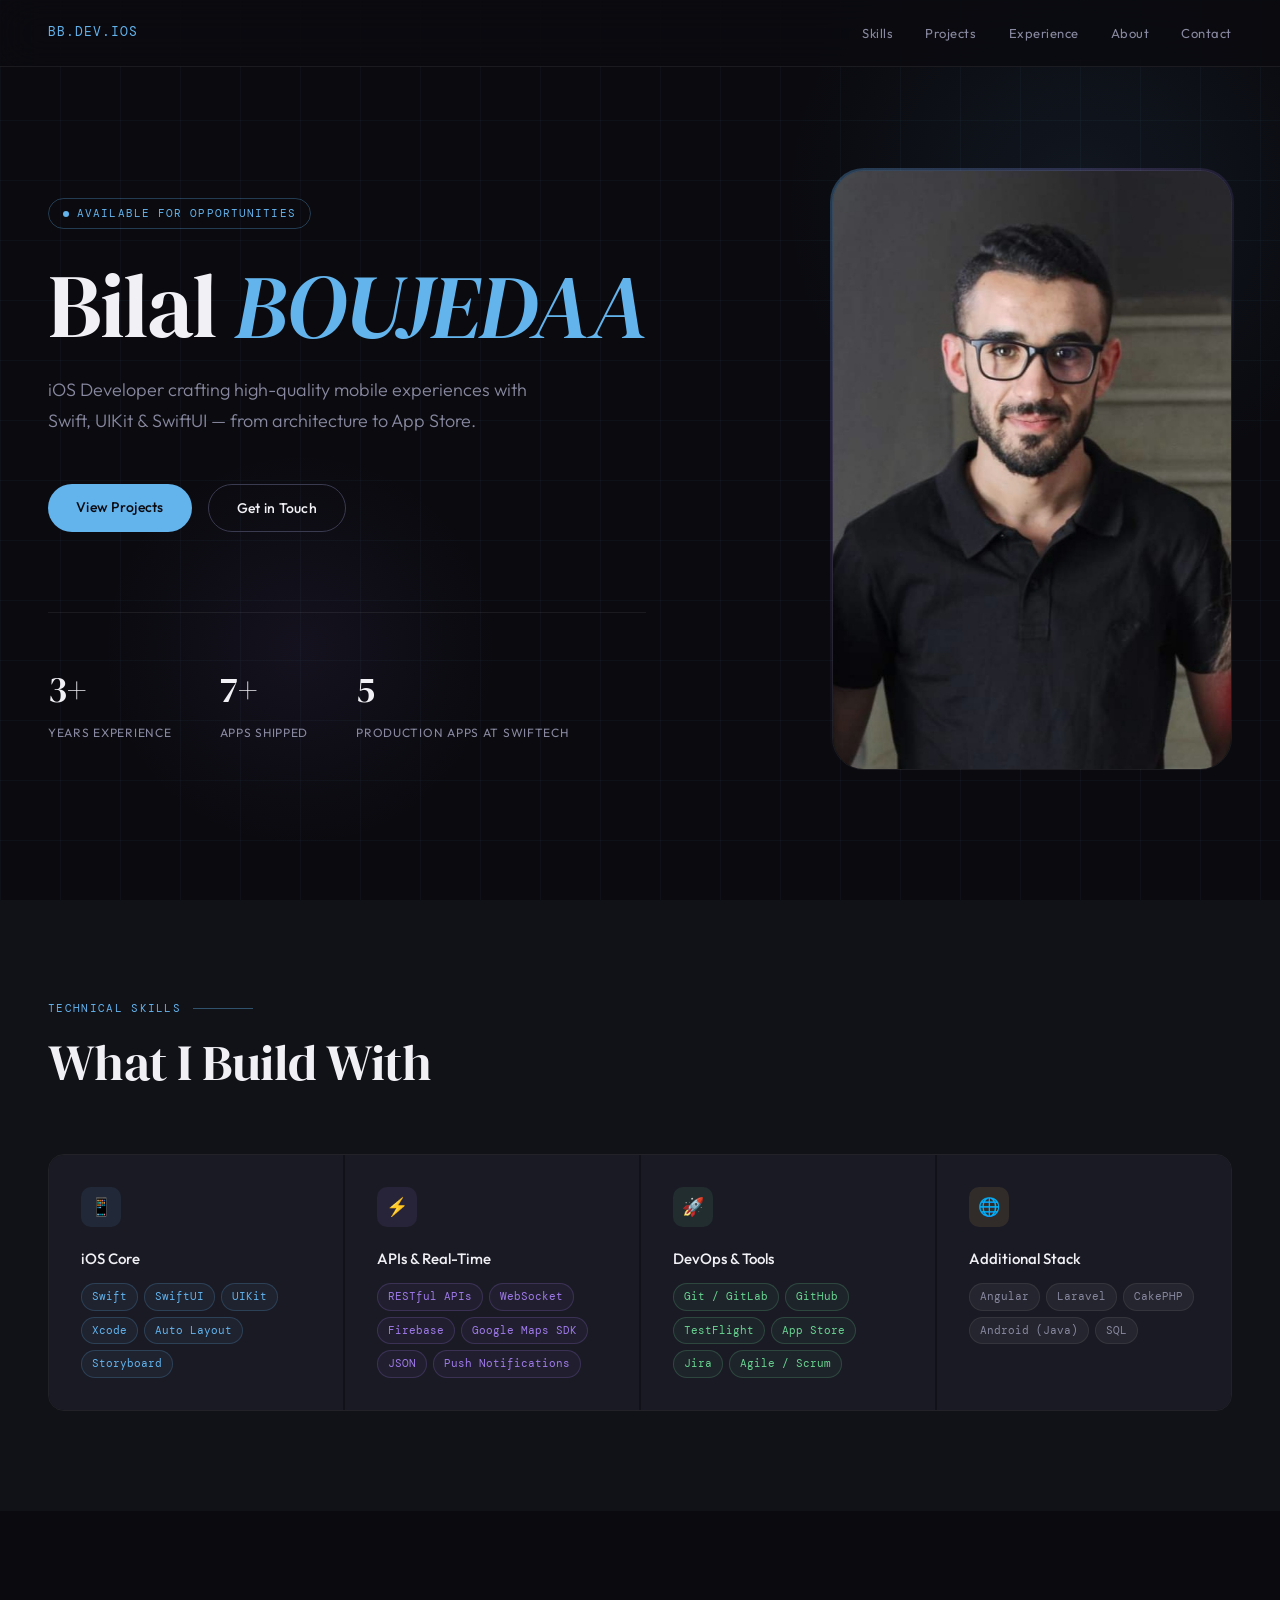
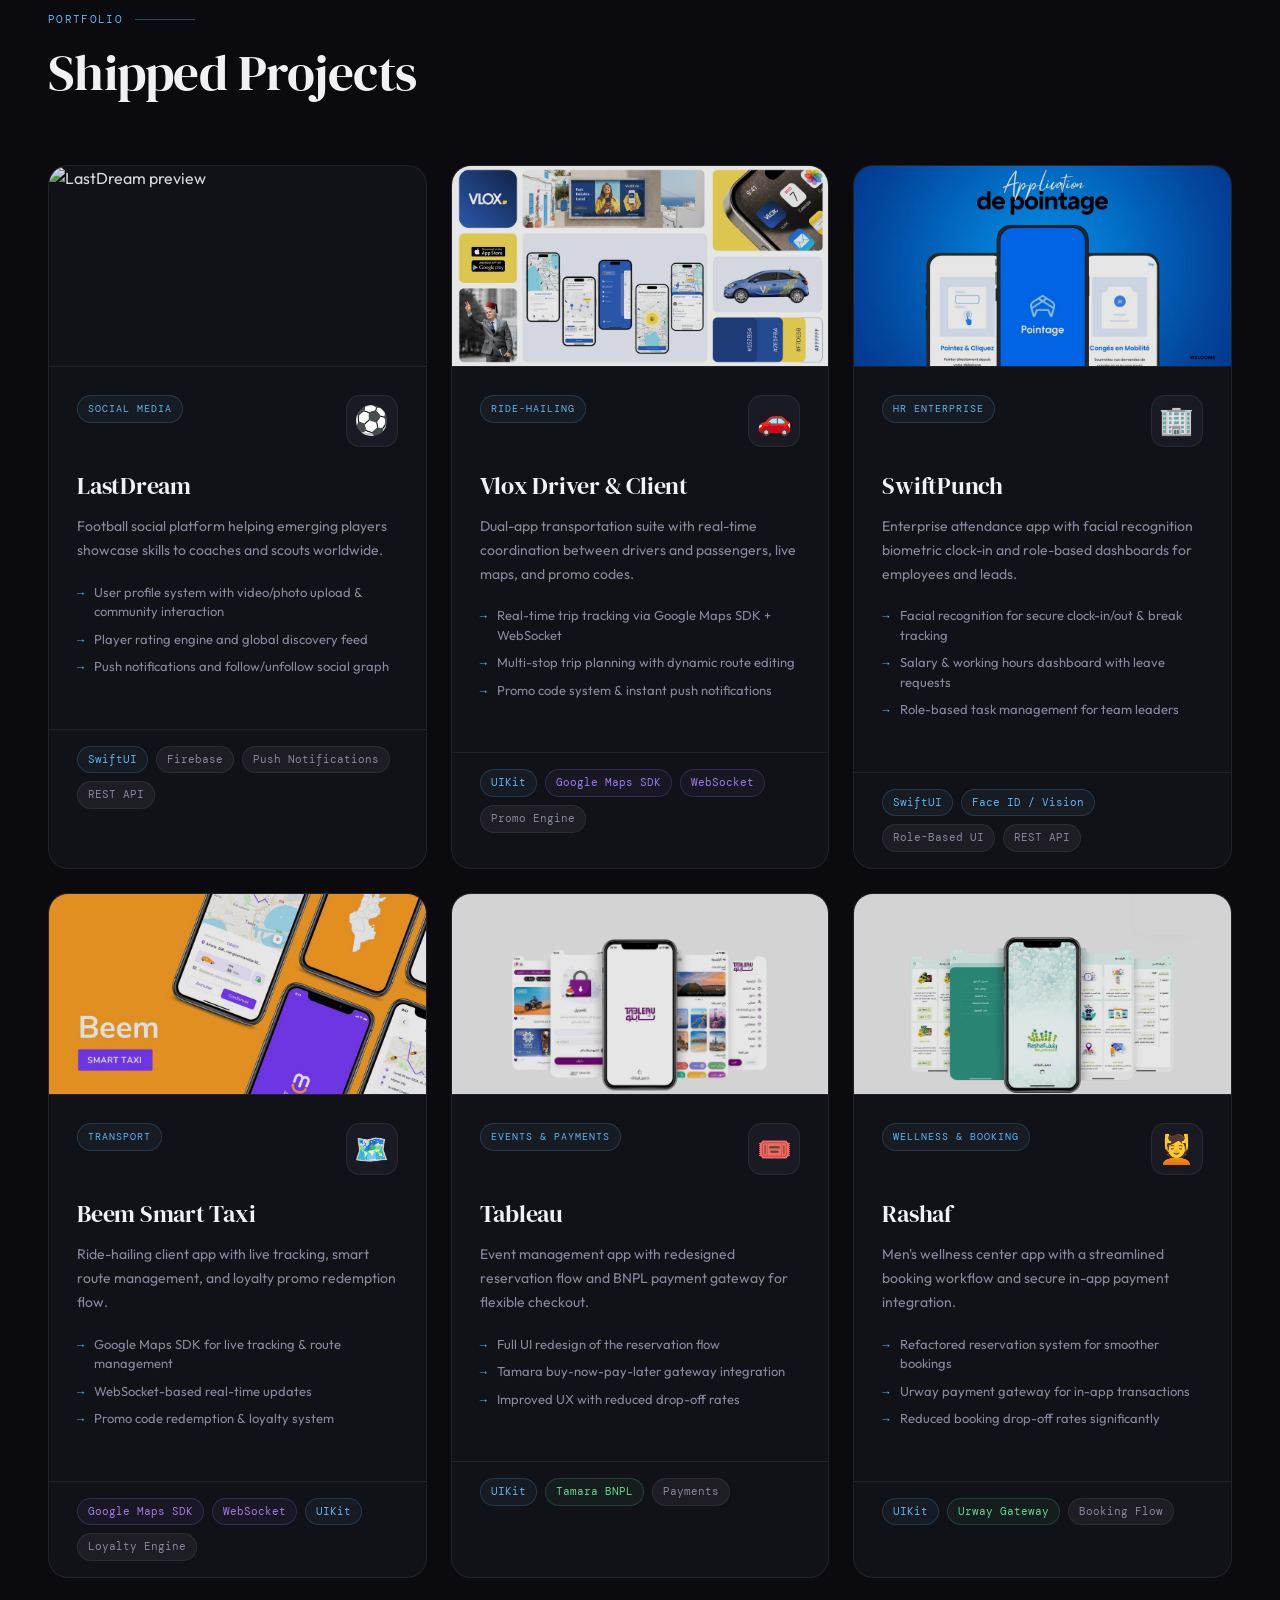
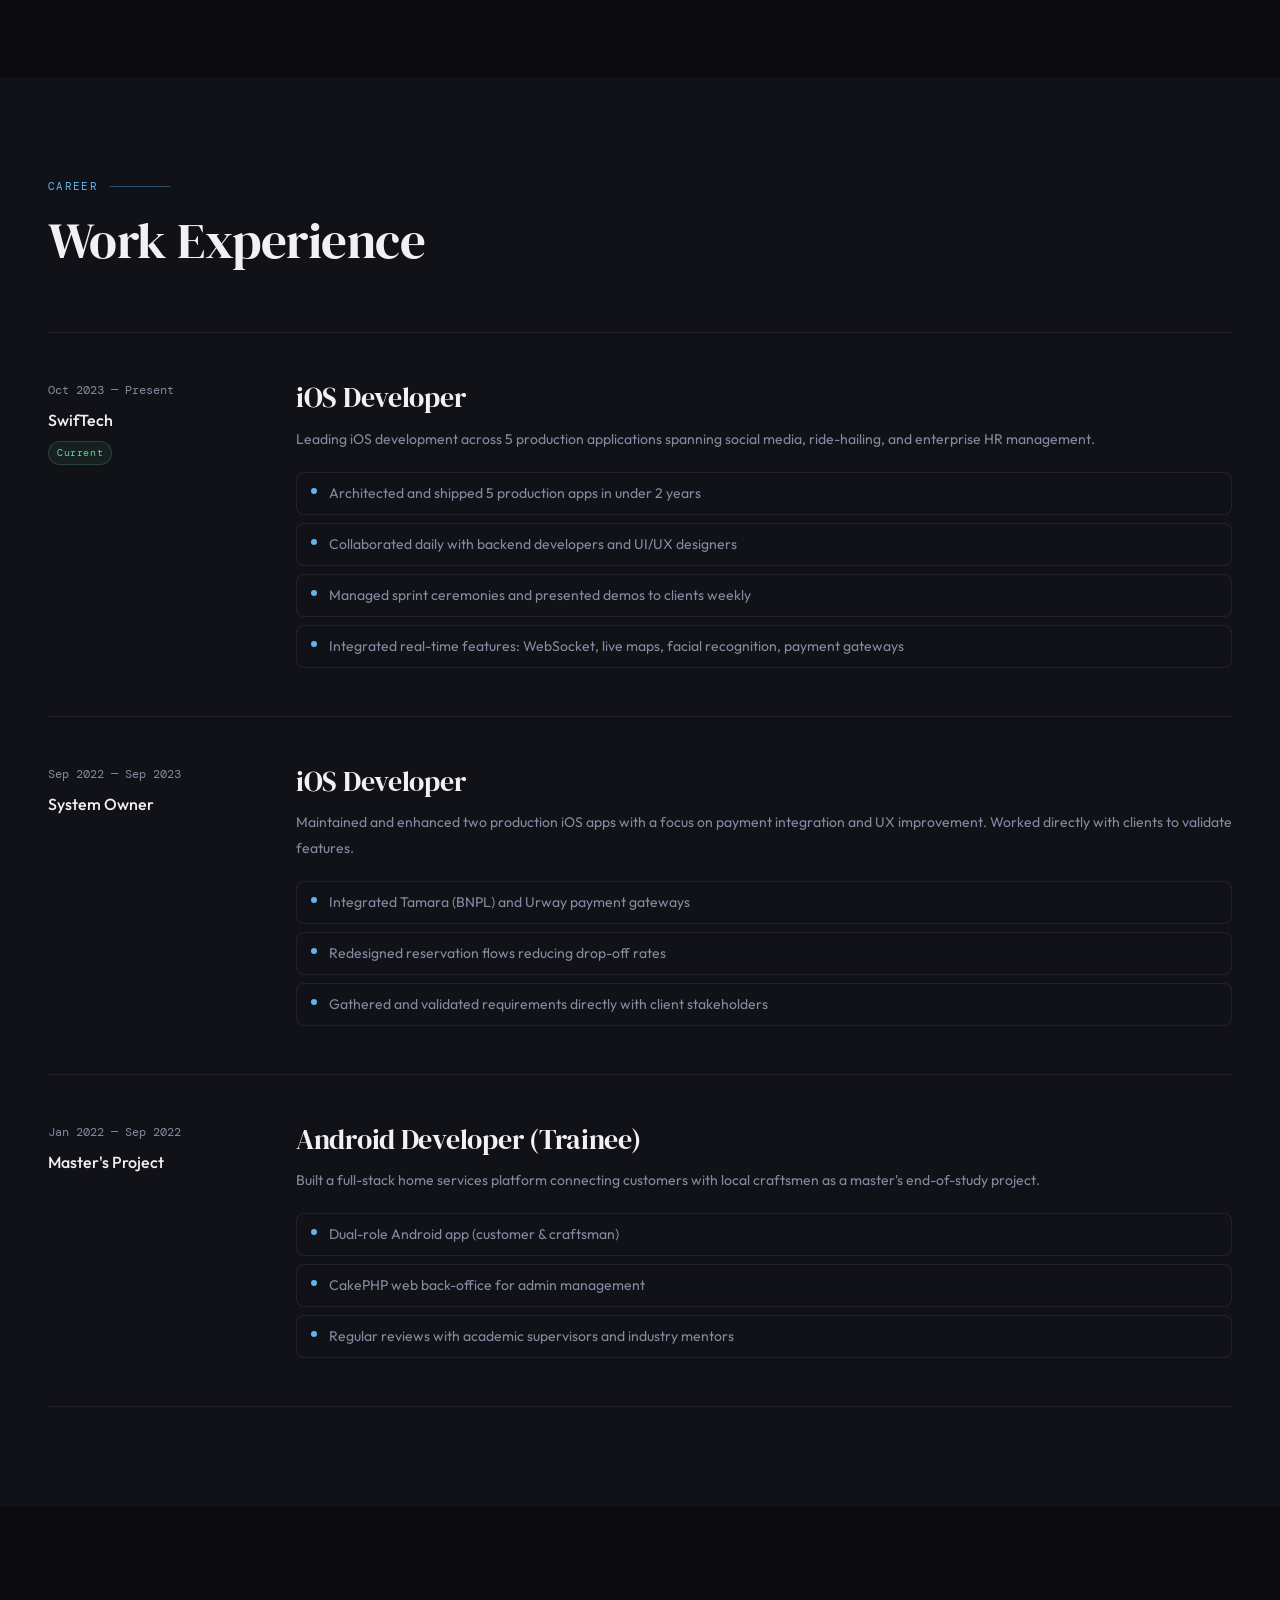
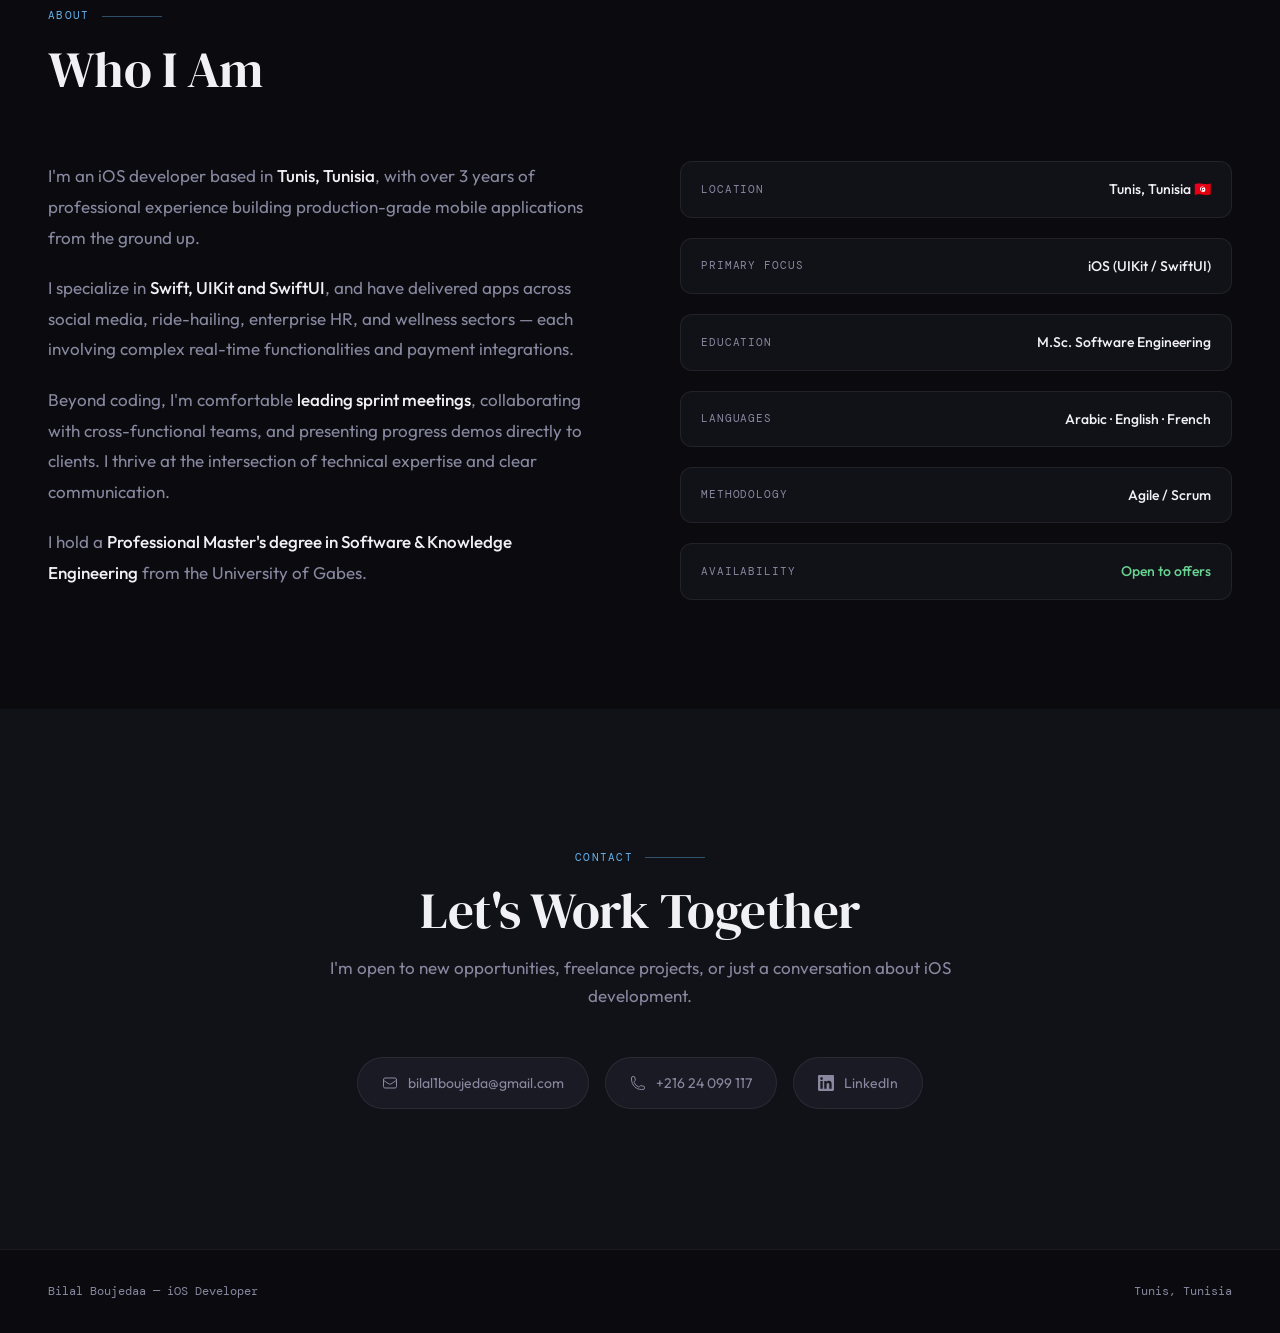
==== commit 24e5da73: "add picture of beem , vlox and swiftpunsh" ====
--- a/index.html
+++ b/index.html
@@ -897,7 +897,7 @@
     <!-- Vlox -->
     <div class="project-card reveal">
       <div class="project-img-wrap">
-        <img class="project-image" src="https://images.unsplash.com/photo-1449965408869-eaa3f722e40d?w=800&q=80" alt="Vlox preview" onclick="openLightbox(this.src, 'Vlox Driver & Client — Ride-Hailing Suite')" />
+        <img class="project-image" src="vlox.jpg" alt="Vlox preview" onclick="openLightbox(this.src, 'Vlox Driver & Client — Ride-Hailing Suite')" />
       </div>
       <div class="project-header">
         <span class="project-category">Ride-Hailing</span>
@@ -923,7 +923,7 @@
     <!-- SwiftPunch -->
     <div class="project-card reveal">
       <div class="project-img-wrap">
-        <img class="project-image" src="https://images.unsplash.com/photo-1497366216548-37526070297c?w=800&q=80" alt="SwiftPunch preview" onclick="openLightbox(this.src, 'SwiftPunch — HR Attendance Management')" />
+        <img class="project-image" src="swiftpunsh.jpg" alt="SwiftPunch preview" onclick="openLightbox(this.src, 'SwiftPunch — HR Attendance Management')" />
       </div>
       <div class="project-header">
         <span class="project-category">HR Enterprise</span>
@@ -949,7 +949,7 @@
     <!-- Beem -->
     <div class="project-card reveal">
       <div class="project-img-wrap">
-        <img class="project-image" src="https://images.unsplash.com/photo-1524661135-423995f22d0b?w=800&q=80" alt="Beem Smart Taxi preview" onclick="openLightbox(this.src, 'Beem Smart Taxi — Client App')" />
+        <img class="project-image" src="beem.jpg" alt="Beem Smart Taxi preview" onclick="openLightbox(this.src, 'Beem Smart Taxi — Client App')" />
       </div>
       <div class="project-header">
         <span class="project-category">Transport</span>
@@ -991,7 +991,7 @@
         </ul>
       </div>
       <div class="project-footer">
-        <span class="tag accent">SwiftUI</span>
+        <span class="tag accent">UIKit</span>
         <span class="tag green">Tamara BNPL</span>
         <span class="tag">Payments</span>
       </div>
